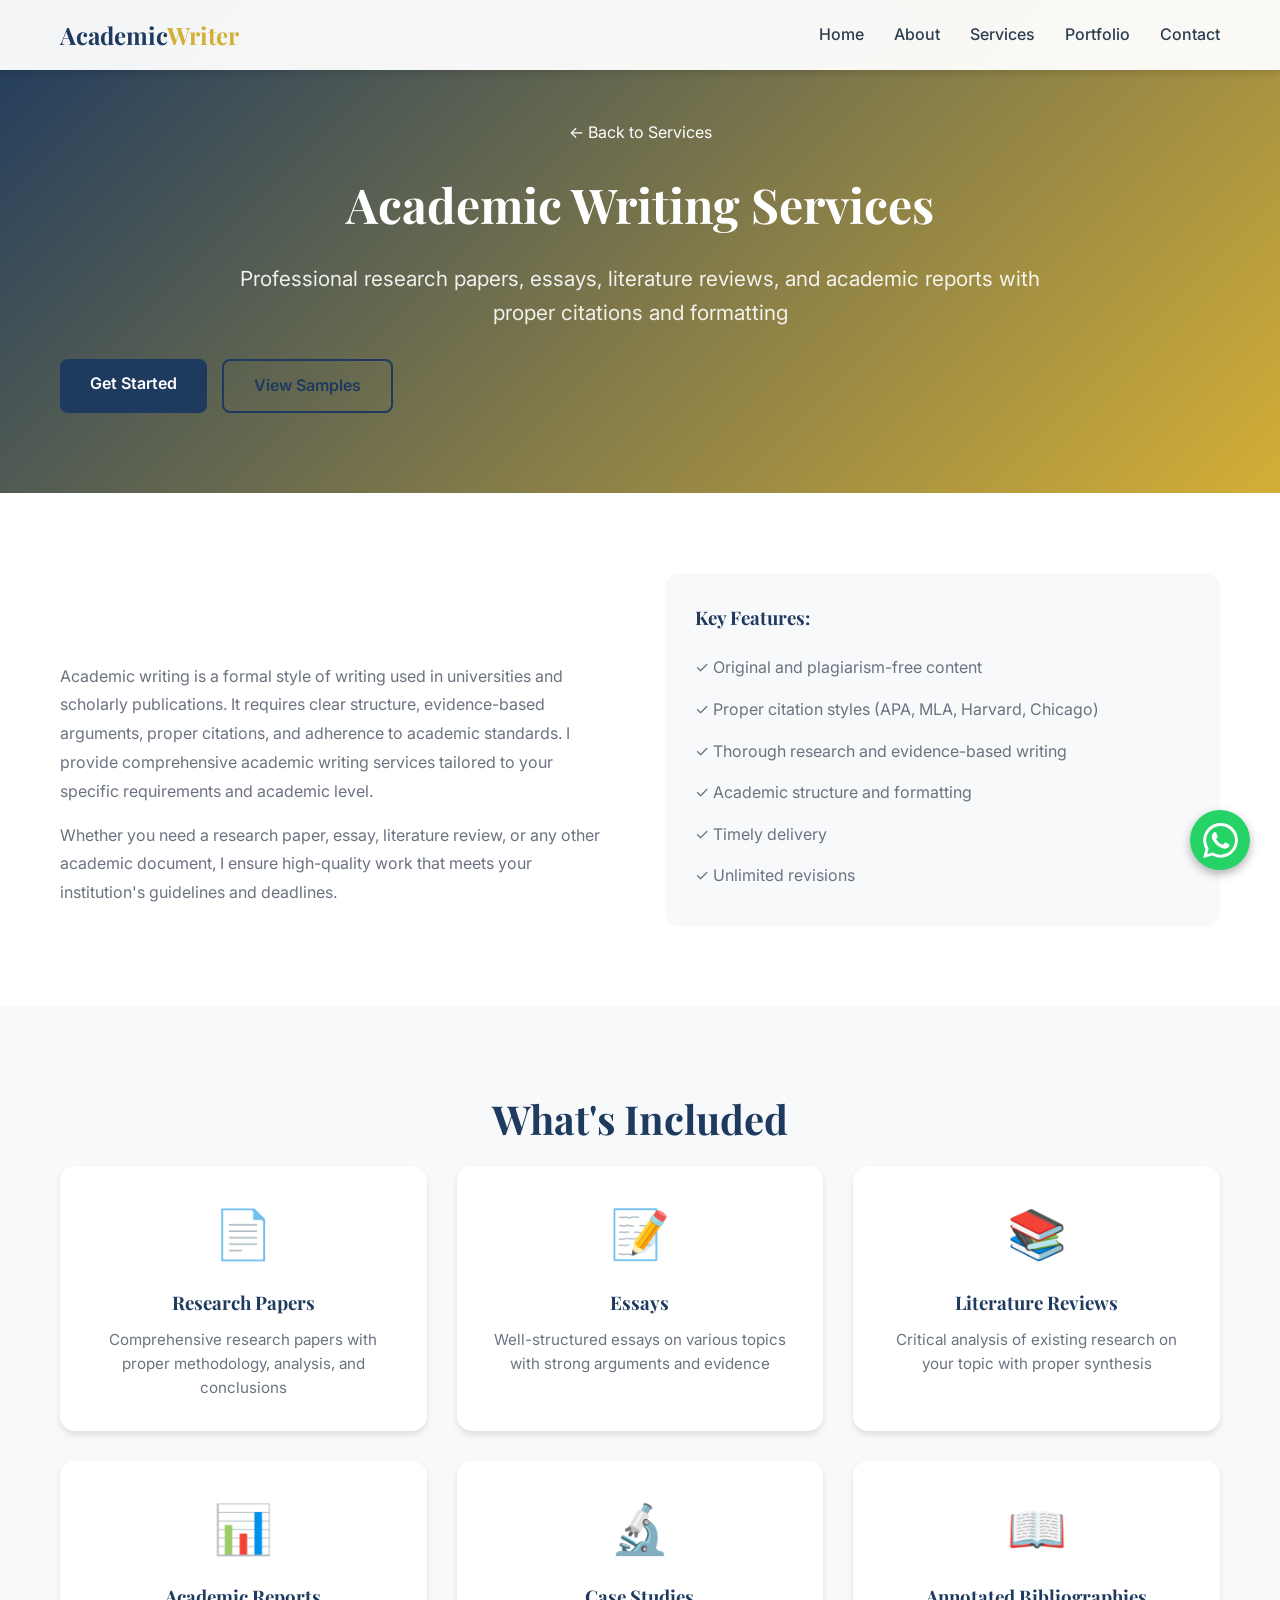
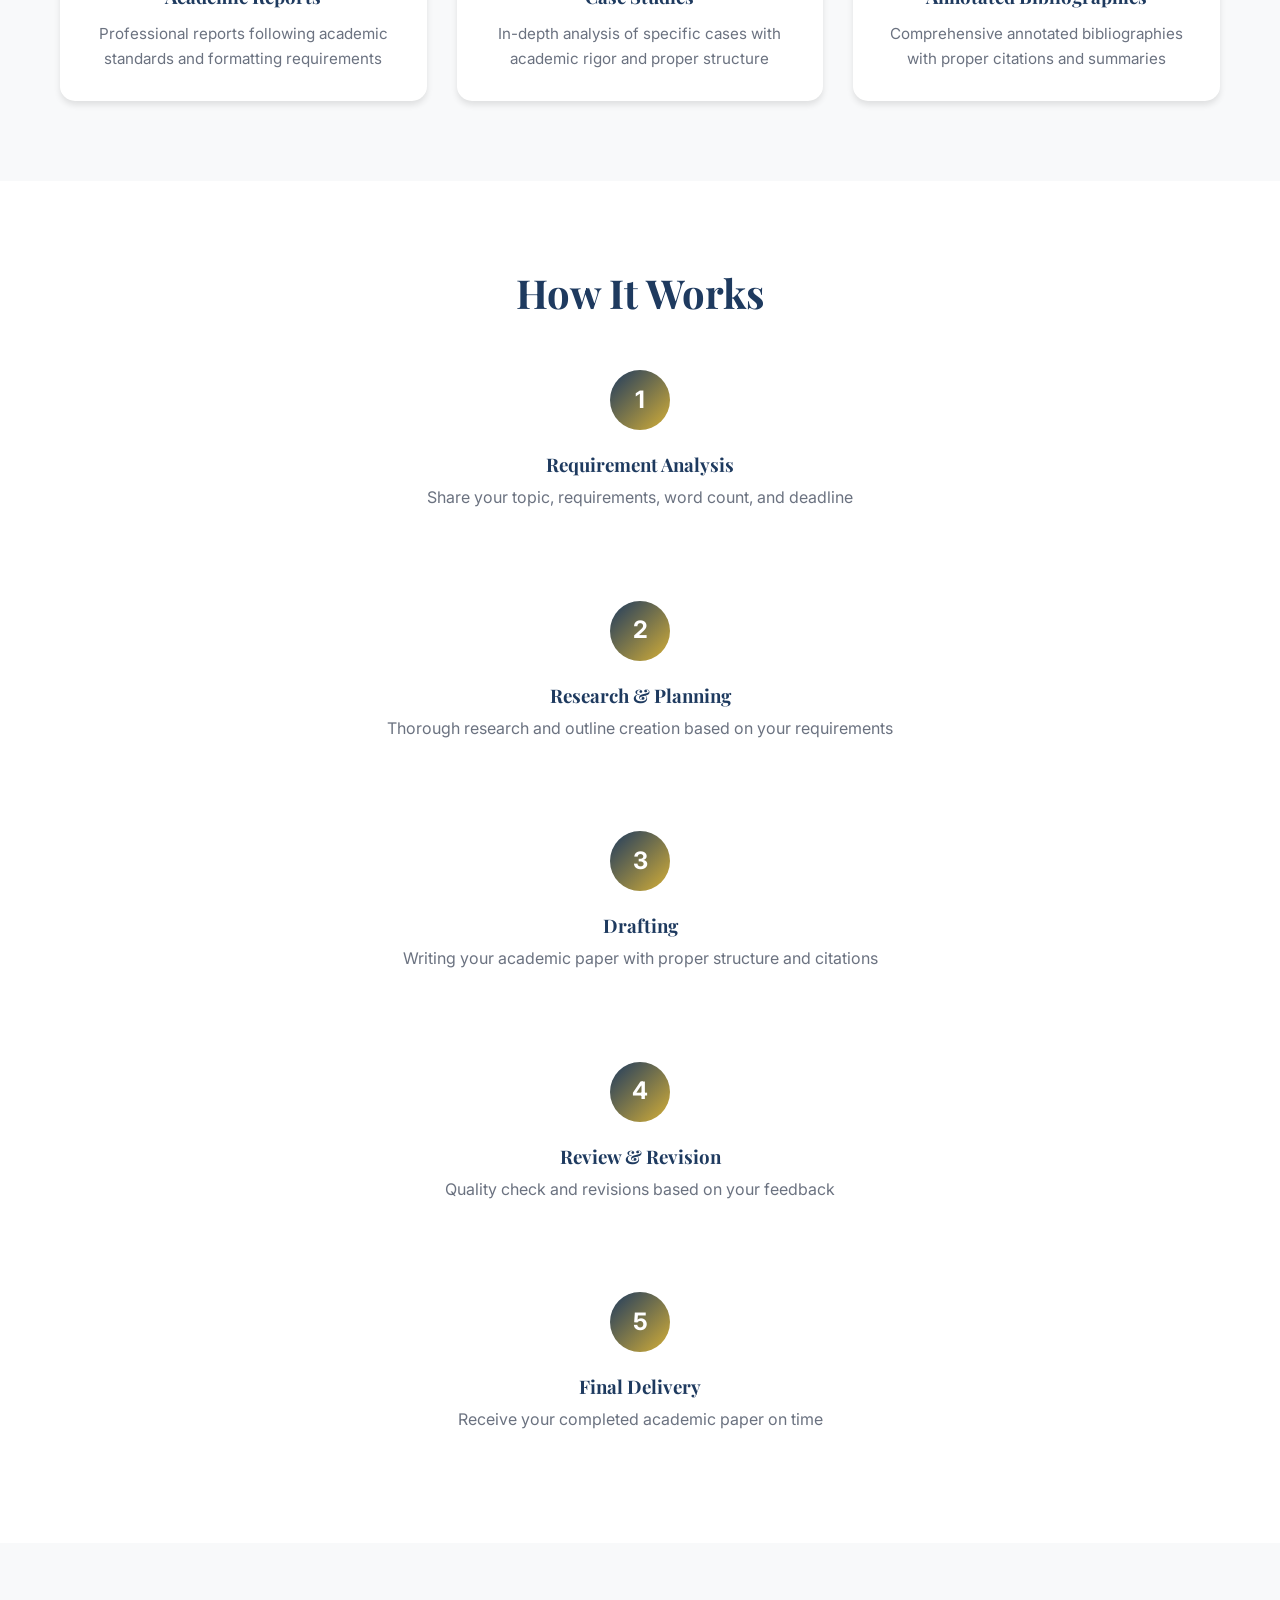
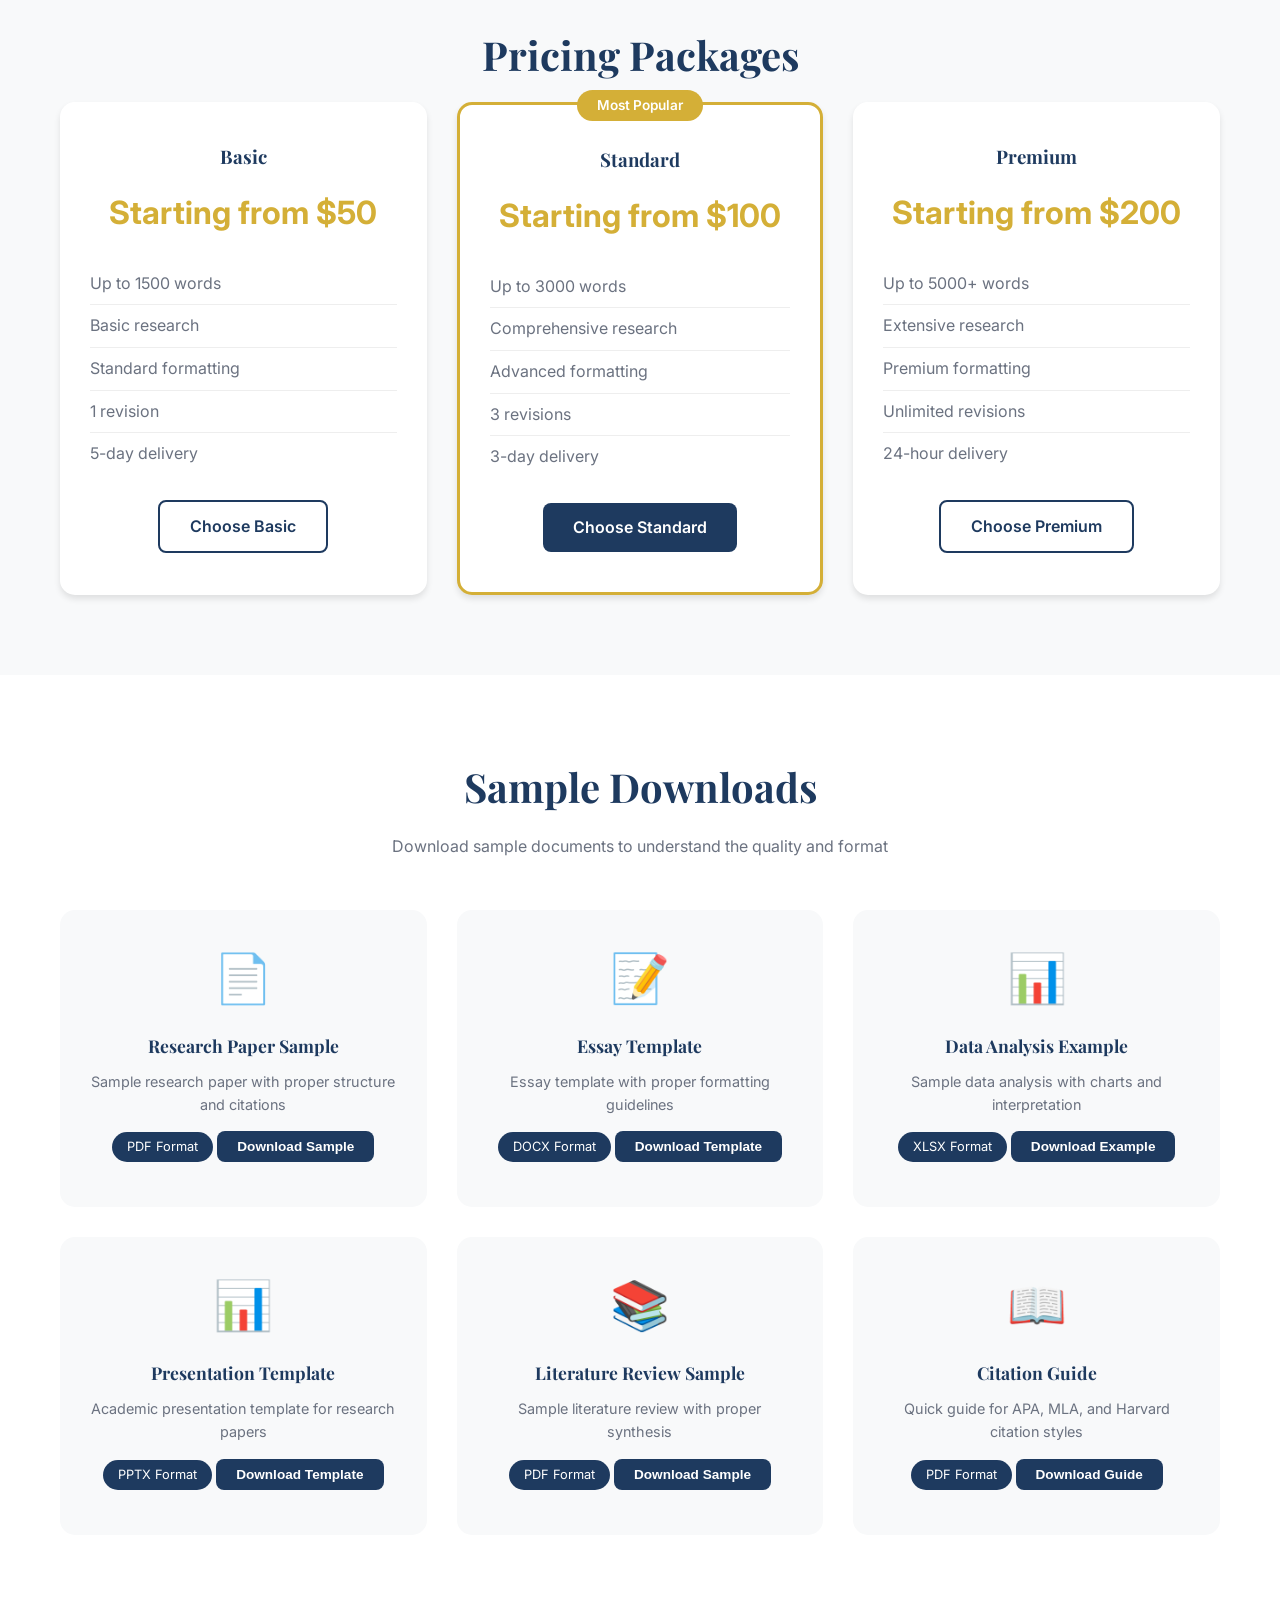
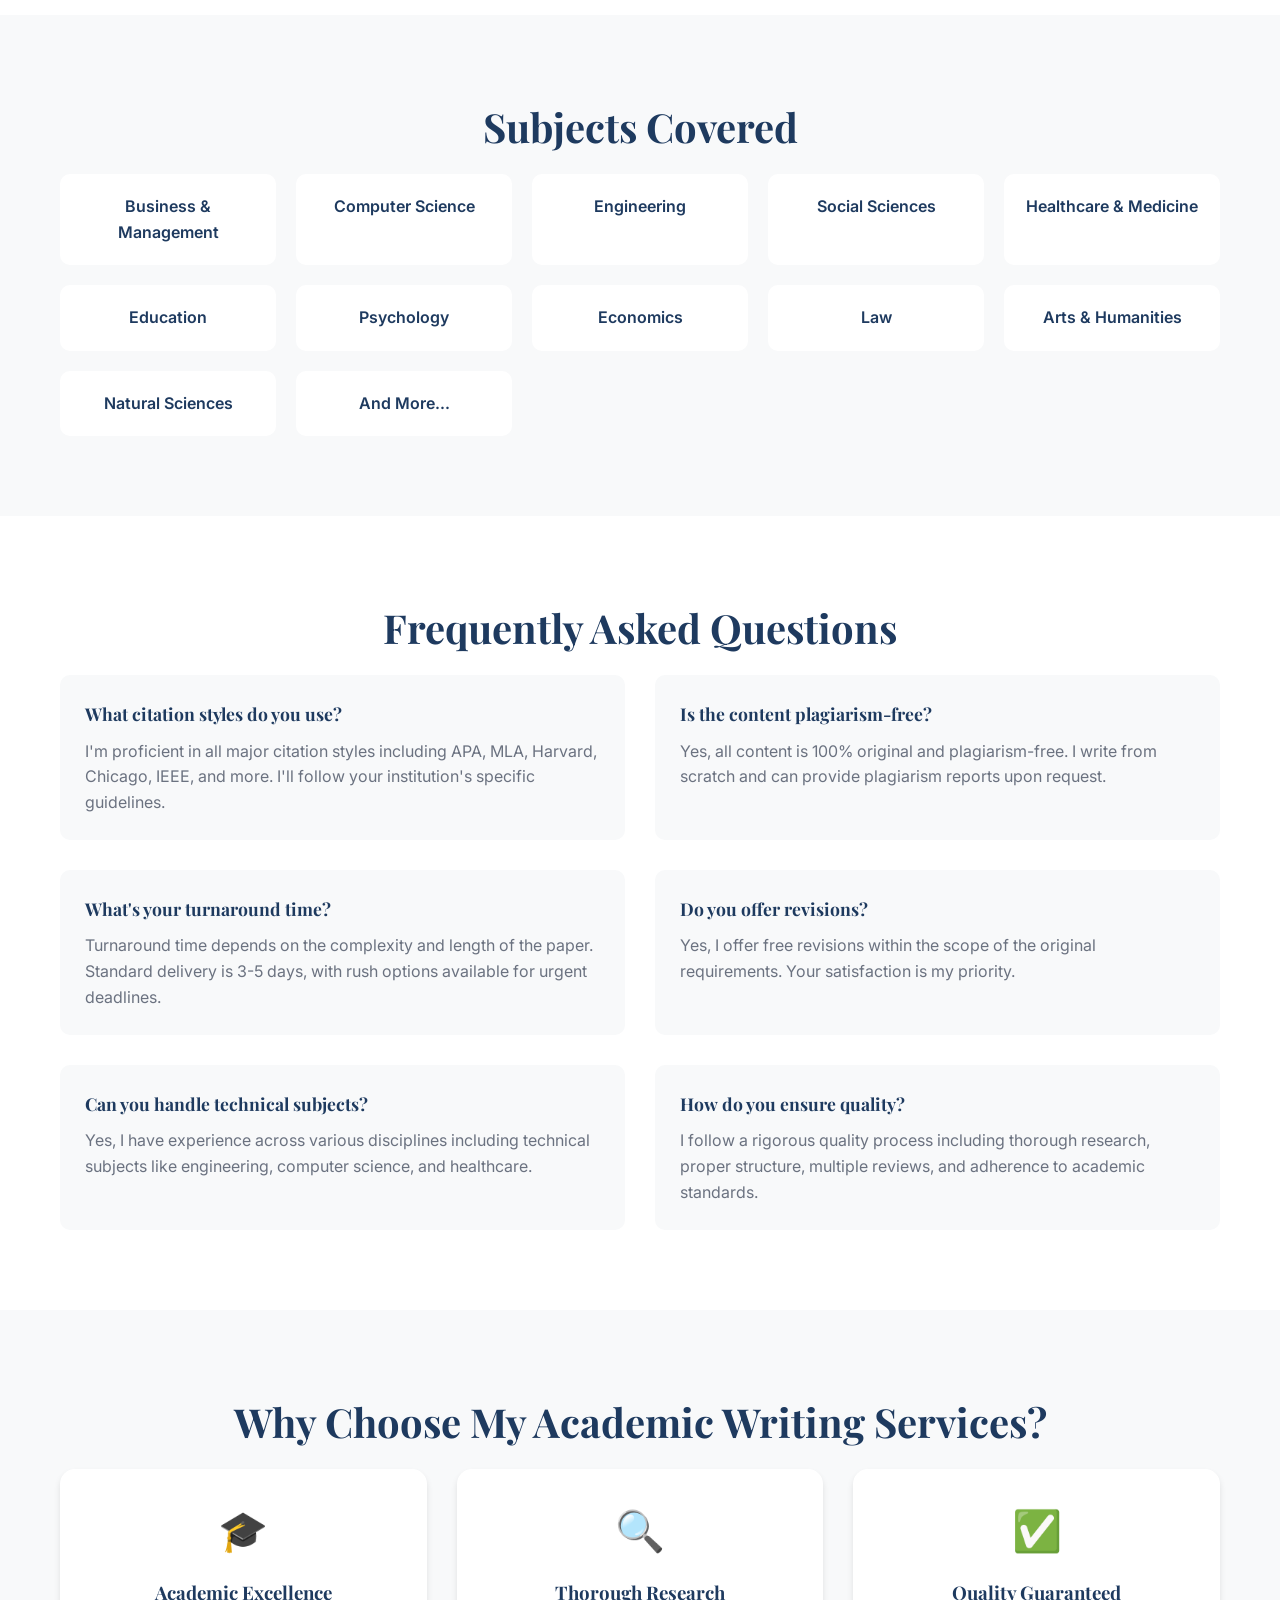
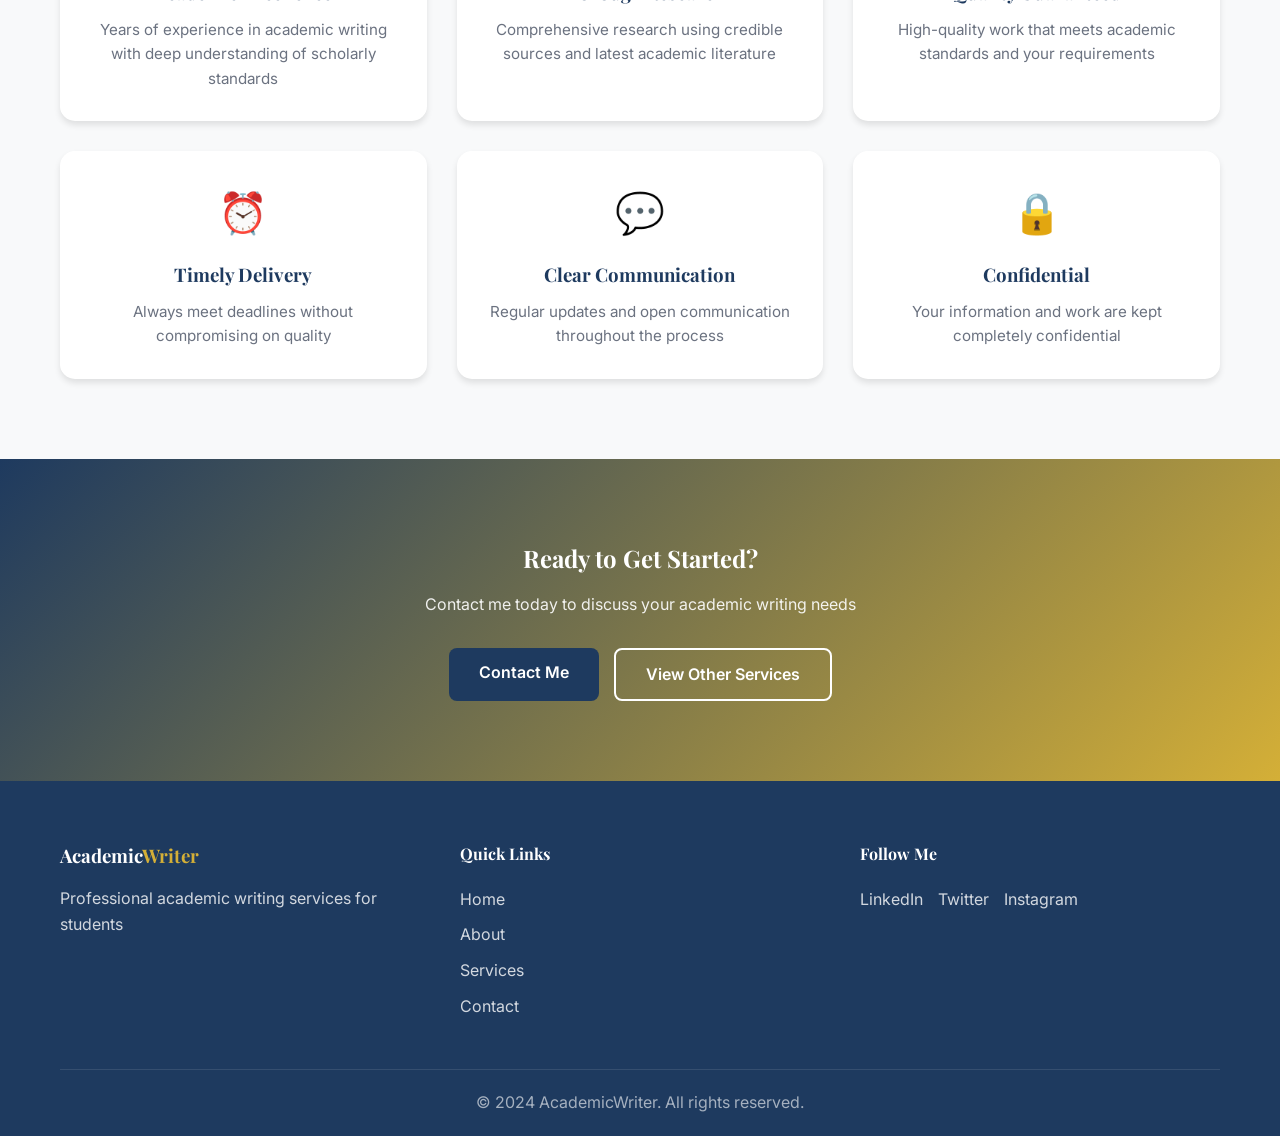
==== academic-writing.html @ 30fe6aec "new pages added and whatsapp added" ====
<!DOCTYPE html>
<html lang="en">
<head>
    <meta charset="UTF-8">
    <meta name="viewport" content="width=device-width, initial-scale=1.0">
    <title>Academic Writing Services | Professional Portfolio</title>
    <link rel="stylesheet" href="styles.css">
    <link rel="preconnect" href="https://fonts.googleapis.com">
    <link rel="preconnect" href="https://fonts.gstatic.com" crossorigin>
    <link href="https://fonts.googleapis.com/css2?family=Inter:wght@300;400;500;600;700&family=Playfair+Display:wght@400;500;600;700&display=swap" rel="stylesheet">
</head>
<body>
    <!-- Navigation -->
    <nav class="navbar" id="navbar">
        <div class="nav-container">
            <div class="nav-logo">
                <h2>Academic<span class="accent">Writer</span></h2>
            </div>
            <ul class="nav-menu" id="nav-menu">
                <li class="nav-item"><a href="index.html" class="nav-link">Home</a></li>
                <li class="nav-item"><a href="index.html#about" class="nav-link">About</a></li>
                <li class="nav-item"><a href="index.html#services" class="nav-link">Services</a></li>
                <li class="nav-item"><a href="index.html#portfolio" class="nav-link">Portfolio</a></li>
                <li class="nav-item"><a href="index.html#contact" class="nav-link">Contact</a></li>
            </ul>
            <div class="hamburger" id="hamburger">
                <span class="bar"></span>
                <span class="bar"></span>
                <span class="bar"></span>
            </div>
        </div>
    </nav>

    <!-- Service Hero Section -->
    <section class="service-hero">
        <div class="container">
            <div class="service-hero-content">
                <a href="index.html#services" class="back-link">← Back to Services</a>
                <h1 class="service-hero-title fade-in">Academic Writing Services</h1>
                <p class="service-hero-subtitle fade-in-delay">Professional research papers, essays, literature reviews, and academic reports with proper citations and formatting</p>
                <div class="hero-buttons fade-in-delay-2">
                    <a href="#contact" class="btn btn-primary">Get Started</a>
                    <a href="#samples" class="btn btn-secondary">View Samples</a>
                </div>
            </div>
        </div>
    </section>

    <!-- Service Overview -->
    <section class="service-overview">
        <div class="container">
            <div class="overview-content">
                <div class="overview-text fade-in">
                    <h2 class="section-title">What is Academic Writing?</h2>
                    <p>Academic writing is a formal style of writing used in universities and scholarly publications. It requires clear structure, evidence-based arguments, proper citations, and adherence to academic standards. I provide comprehensive academic writing services tailored to your specific requirements and academic level.</p>
                    <p>Whether you need a research paper, essay, literature review, or any other academic document, I ensure high-quality work that meets your institution's guidelines and deadlines.</p>
                </div>
                <div class="overview-features fade-in-delay">
                    <h3>Key Features:</h3>
                    <ul>
                        <li>✓ Original and plagiarism-free content</li>
                        <li>✓ Proper citation styles (APA, MLA, Harvard, Chicago)</li>
                        <li>✓ Thorough research and evidence-based writing</li>
                        <li>✓ Academic structure and formatting</li>
                        <li>✓ Timely delivery</li>
                        <li>✓ Unlimited revisions</li>
                    </ul>
                </div>
            </div>
        </div>
    </section>

    <!-- What's Included -->
    <section class="service-included">
        <div class="container">
            <h2 class="section-title fade-in">What's Included</h2>
            <div class="included-grid">
                <div class="included-item fade-in">
                    <div class="included-icon">📄</div>
                    <h3>Research Papers</h3>
                    <p>Comprehensive research papers with proper methodology, analysis, and conclusions</p>
                </div>
                <div class="included-item fade-in-delay">
                    <div class="included-icon">📝</div>
                    <h3>Essays</h3>
                    <p>Well-structured essays on various topics with strong arguments and evidence</p>
                </div>
                <div class="included-item fade-in-delay-2">
                    <div class="included-icon">📚</div>
                    <h3>Literature Reviews</h3>
                    <p>Critical analysis of existing research on your topic with proper synthesis</p>
                </div>
                <div class="included-item fade-in">
                    <div class="included-icon">📊</div>
                    <h3>Academic Reports</h3>
                    <p>Professional reports following academic standards and formatting requirements</p>
                </div>
                <div class="included-item fade-in-delay">
                    <div class="included-icon">🔬</div>
                    <h3>Case Studies</h3>
                    <p>In-depth analysis of specific cases with academic rigor and proper structure</p>
                </div>
                <div class="included-item fade-in-delay-2">
                    <div class="included-icon">📖</div>
                    <h3>Annotated Bibliographies</h3>
                    <p>Comprehensive annotated bibliographies with proper citations and summaries</p>
                </div>
            </div>
        </div>
    </section>

    <!-- Process Section -->
    <section class="service-process">
        <div class="container">
            <h2 class="section-title fade-in">How It Works</h2>
            <div class="process-timeline">
                <div class="process-step fade-in">
                    <div class="step-number">1</div>
                    <div class="step-content">
                        <h3>Requirement Analysis</h3>
                        <p>Share your topic, requirements, word count, and deadline</p>
                    </div>
                </div>
                <div class="process-step fade-in-delay">
                    <div class="step-number">2</div>
                    <div class="step-content">
                        <h3>Research & Planning</h3>
                        <p>Thorough research and outline creation based on your requirements</p>
                    </div>
                </div>
                <div class="process-step fade-in-delay-2">
                    <div class="step-number">3</div>
                    <div class="step-content">
                        <h3>Drafting</h3>
                        <p>Writing your academic paper with proper structure and citations</p>
                    </div>
                </div>
                <div class="process-step fade-in">
                    <div class="step-number">4</div>
                    <div class="step-content">
                        <h3>Review & Revision</h3>
                        <p>Quality check and revisions based on your feedback</p>
                    </div>
                </div>
                <div class="process-step fade-in-delay">
                    <div class="step-number">5</div>
                    <div class="step-content">
                        <h3>Final Delivery</h3>
                        <p>Receive your completed academic paper on time</p>
                    </div>
                </div>
            </div>
        </div>
    </section>

    <!-- Pricing Section -->
    <section class="service-pricing">
        <div class="container">
            <h2 class="section-title fade-in">Pricing Packages</h2>
            <div class="pricing-grid">
                <div class="pricing-card fade-in">
                    <h3>Basic</h3>
                    <div class="price">Starting from $50</div>
                    <ul>
                        <li>Up to 1500 words</li>
                        <li>Basic research</li>
                        <li>Standard formatting</li>
                        <li>1 revision</li>
                        <li>5-day delivery</li>
                    </ul>
                    <a href="#contact" class="btn btn-secondary">Choose Basic</a>
                </div>
                <div class="pricing-card featured fade-in-delay">
                    <div class="popular-badge">Most Popular</div>
                    <h3>Standard</h3>
                    <div class="price">Starting from $100</div>
                    <ul>
                        <li>Up to 3000 words</li>
                        <li>Comprehensive research</li>
                        <li>Advanced formatting</li>
                        <li>3 revisions</li>
                        <li>3-day delivery</li>
                    </ul>
                    <a href="#contact" class="btn btn-primary">Choose Standard</a>
                </div>
                <div class="pricing-card fade-in-delay-2">
                    <h3>Premium</h3>
                    <div class="price">Starting from $200</div>
                    <ul>
                        <li>Up to 5000+ words</li>
                        <li>Extensive research</li>
                        <li>Premium formatting</li>
                        <li>Unlimited revisions</li>
                        <li>24-hour delivery</li>
                    </ul>
                    <a href="#contact" class="btn btn-secondary">Choose Premium</a>
                </div>
            </div>
        </div>
    </section>

    <!-- Sample Downloads Section -->
    <section class="sample-downloads" id="samples">
        <div class="container">
            <h2 class="section-title fade-in">Sample Downloads</h2>
            <p class="section-subtitle fade-in-delay">Download sample documents to understand the quality and format</p>
            <div class="samples-grid">
                <div class="sample-card fade-in">
                    <div class="sample-icon">📄</div>
                    <h3>Research Paper Sample</h3>
                    <p>Sample research paper with proper structure and citations</p>
                    <div class="sample-file-type">PDF Format</div>
                    <button class="btn btn-primary download-btn">Download Sample</button>
                </div>
                <div class="sample-card fade-in-delay">
                    <div class="sample-icon">📝</div>
                    <h3>Essay Template</h3>
                    <p>Essay template with proper formatting guidelines</p>
                    <div class="sample-file-type">DOCX Format</div>
                    <button class="btn btn-primary download-btn">Download Template</button>
                </div>
                <div class="sample-card fade-in-delay-2">
                    <div class="sample-icon">📊</div>
                    <h3>Data Analysis Example</h3>
                    <p>Sample data analysis with charts and interpretation</p>
                    <div class="sample-file-type">XLSX Format</div>
                    <button class="btn btn-primary download-btn">Download Example</button>
                </div>
                <div class="sample-card fade-in">
                    <div class="sample-icon">📊</div>
                    <h3>Presentation Template</h3>
                    <p>Academic presentation template for research papers</p>
                    <div class="sample-file-type">PPTX Format</div>
                    <button class="btn btn-primary download-btn">Download Template</button>
                </div>
                <div class="sample-card fade-in-delay">
                    <div class="sample-icon">📚</div>
                    <h3>Literature Review Sample</h3>
                    <p>Sample literature review with proper synthesis</p>
                    <div class="sample-file-type">PDF Format</div>
                    <button class="btn btn-primary download-btn">Download Sample</button>
                </div>
                <div class="sample-card fade-in-delay-2">
                    <div class="sample-icon">📖</div>
                    <h3>Citation Guide</h3>
                    <p>Quick guide for APA, MLA, and Harvard citation styles</p>
                    <div class="sample-file-type">PDF Format</div>
                    <button class="btn btn-primary download-btn">Download Guide</button>
                </div>
            </div>
        </div>
    </section>

    <!-- Subjects Covered -->
    <section class="subjects-covered">
        <div class="container">
            <h2 class="section-title fade-in">Subjects Covered</h2>
            <div class="subjects-grid">
                <div class="subject-item fade-in">Business & Management</div>
                <div class="subject-item fade-in-delay">Computer Science</div>
                <div class="subject-item fade-in-delay-2">Engineering</div>
                <div class="subject-item fade-in">Social Sciences</div>
                <div class="subject-item fade-in-delay">Healthcare & Medicine</div>
                <div class="subject-item fade-in-delay-2">Education</div>
                <div class="subject-item fade-in">Psychology</div>
                <div class="subject-item fade-in-delay">Economics</div>
                <div class="subject-item fade-in-delay-2">Law</div>
                <div class="subject-item fade-in">Arts & Humanities</div>
                <div class="subject-item fade-in-delay">Natural Sciences</div>
                <div class="subject-item fade-in-delay-2">And More...</div>
            </div>
        </div>
    </section>

    <!-- FAQ Section -->
    <section class="faq-section">
        <div class="container">
            <h2 class="section-title fade-in">Frequently Asked Questions</h2>
            <div class="faq-grid">
                <div class="faq-item fade-in">
                    <h3 class="faq-question">What citation styles do you use?</h3>
                    <p class="faq-answer">I'm proficient in all major citation styles including APA, MLA, Harvard, Chicago, IEEE, and more. I'll follow your institution's specific guidelines.</p>
                </div>
                <div class="faq-item fade-in-delay">
                    <h3 class="faq-question">Is the content plagiarism-free?</h3>
                    <p class="faq-answer">Yes, all content is 100% original and plagiarism-free. I write from scratch and can provide plagiarism reports upon request.</p>
                </div>
                <div class="faq-item fade-in-delay-2">
                    <h3 class="faq-question">What's your turnaround time?</h3>
                    <p class="faq-answer">Turnaround time depends on the complexity and length of the paper. Standard delivery is 3-5 days, with rush options available for urgent deadlines.</p>
                </div>
                <div class="faq-item fade-in">
                    <h3 class="faq-question">Do you offer revisions?</h3>
                    <p class="faq-answer">Yes, I offer free revisions within the scope of the original requirements. Your satisfaction is my priority.</p>
                </div>
                <div class="faq-item fade-in-delay">
                    <h3 class="faq-question">Can you handle technical subjects?</h3>
                    <p class="faq-answer">Yes, I have experience across various disciplines including technical subjects like engineering, computer science, and healthcare.</p>
                </div>
                <div class="faq-item fade-in-delay-2">
                    <h3 class="faq-question">How do you ensure quality?</h3>
                    <p class="faq-answer">I follow a rigorous quality process including thorough research, proper structure, multiple reviews, and adherence to academic standards.</p>
                </div>
            </div>
        </div>
    </section>

    <!-- Why Choose Me -->
    <section class="why-choose">
        <div class="container">
            <h2 class="section-title fade-in">Why Choose My Academic Writing Services?</h2>
            <div class="choose-grid">
                <div class="choose-item fade-in">
                    <div class="choose-icon">🎓</div>
                    <h3>Academic Excellence</h3>
                    <p>Years of experience in academic writing with deep understanding of scholarly standards</p>
                </div>
                <div class="choose-item fade-in-delay">
                    <div class="choose-icon">🔍</div>
                    <h3>Thorough Research</h3>
                    <p>Comprehensive research using credible sources and latest academic literature</p>
                </div>
                <div class="choose-item fade-in-delay-2">
                    <div class="choose-icon">✅</div>
                    <h3>Quality Guaranteed</h3>
                    <p>High-quality work that meets academic standards and your requirements</p>
                </div>
                <div class="choose-item fade-in">
                    <div class="choose-icon">⏰</div>
                    <h3>Timely Delivery</h3>
                    <p>Always meet deadlines without compromising on quality</p>
                </div>
                <div class="choose-item fade-in-delay">
                    <div class="choose-icon">💬</div>
                    <h3>Clear Communication</h3>
                    <p>Regular updates and open communication throughout the process</p>
                </div>
                <div class="choose-item fade-in-delay-2">
                    <div class="choose-icon">🔒</div>
                    <h3>Confidential</h3>
                    <p>Your information and work are kept completely confidential</p>
                </div>
            </div>
        </div>
    </section>

    <!-- Contact CTA Section -->
    <section class="contact-cta" id="contact">
        <div class="container">
            <div class="cta-content">
                <h2 class="fade-in">Ready to Get Started?</h2>
                <p class="fade-in-delay">Contact me today to discuss your academic writing needs</p>
                <div class="cta-buttons fade-in-delay-2">
                    <a href="index.html#contact" class="btn btn-primary">Contact Me</a>
                    <a href="index.html#services" class="btn btn-secondary">View Other Services</a>
                </div>
            </div>
        </div>
    </section>

    <!-- Footer -->
    <footer class="footer">
        <div class="container">
            <div class="footer-content">
                <div class="footer-logo">
                    <h3>Academic<span class="accent">Writer</span></h3>
                    <p>Professional academic writing services for students</p>
                </div>
                <div class="footer-links">
                    <h4>Quick Links</h4>
                    <ul>
                        <li><a href="index.html">Home</a></li>
                        <li><a href="index.html#about">About</a></li>
                        <li><a href="index.html#services">Services</a></li>
                        <li><a href="index.html#contact">Contact</a></li>
                    </ul>
                </div>
                <div class="footer-social">
                    <h4>Follow Me</h4>
                    <div class="social-links">
                        <a href="#" class="social-link">LinkedIn</a>
                        <a href="#" class="social-link">Twitter</a>
                        <a href="#" class="social-link">Instagram</a>
                    </div>
                </div>
            </div>
            <div class="footer-bottom">
                <p>&copy; 2024 AcademicWriter. All rights reserved.</p>
            </div>
        </div>
    </footer>

    <!-- WhatsApp Floating Button -->
    <a href="https://wa.me/923097610107" class="whatsapp-float" target="_blank" rel="noopener noreferrer">
        <svg xmlns="http://www.w3.org/2000/svg" width="30" height="30" viewBox="0 0 24 24" fill="white">
            <path d="M17.472 14.382c-.297-.149-1.758-.867-2.03-.967-.273-.099-.471-.148-.67.15-.197.297-.767.966-.94 1.164-.173.199-.347.223-.644.075-.297-.15-1.255-.463-2.39-1.475-.883-.788-1.48-1.761-1.653-2.059-.173-.297-.018-.458.13-.606.134-.133.298-.347.446-.52.149-.174.198-.298.298-.497.099-.198.05-.371-.025-.52-.075-.149-.669-1.612-.916-2.207-.242-.579-.487-.5-.669-.51-.173-.008-.371-.01-.57-.01-.198 0-.52.074-.792.372-.272.297-1.04 1.016-1.04 2.479 0 1.462 1.065 2.875 1.213 3.074.149.198 2.096 3.2 5.077 4.487.709.306 1.262.489 1.694.625.712.227 1.36.195 1.871.118.571-.085 1.758-.719 2.006-1.413.248-.694.248-1.289.173-1.413-.074-.124-.272-.198-.57-.347m-5.421 7.403h-.004a9.87 9.87 0 01-5.031-1.378l-.361-.214-3.741.982.998-3.648-.235-.374a9.86 9.86 0 01-1.51-5.26c.001-5.45 4.436-9.884 9.888-9.884 2.64 0 5.122 1.03 6.988 2.898a9.825 9.825 0 012.893 6.994c-.003 5.45-4.437 9.884-9.885 9.884m8.413-18.297A11.815 11.815 0 0012.05 0C5.495 0 .16 5.335.157 11.892c0 2.096.547 4.142 1.588 5.945L.057 24l6.305-1.654a11.882 11.882 0 005.683 1.448h.005c6.554 0 11.89-5.335 11.893-11.893a11.821 11.821 0 00-3.48-8.413z"/>
        </svg>
    </a>

    <script src="script.js"></script>
</body>
</html>
---- styles.css ----
/* Reset and Base Styles */
* {
    margin: 0;
    padding: 0;
    box-sizing: border-box;
}

:root {
    --primary-color: #1E3A5F;
    --secondary-color: #D4AF37;
    --background-color: #FFFFFF;
    --text-color: #2C3E50;
    --light-gray: #F8F9FA;
    --dark-gray: #6B7280;
    --white: #FFFFFF;
    --shadow: 0 4px 6px rgba(0, 0, 0, 0.1);
    --shadow-lg: 0 10px 25px rgba(0, 0, 0, 0.15);
    --transition: all 0.3s ease;
}

html {
    scroll-behavior: smooth;
}

body {
    font-family: 'Inter', sans-serif;
    line-height: 1.6;
    color: var(--text-color);
    background-color: var(--background-color);
    overflow-x: hidden;
}

h1, h2, h3, h4 {
    font-family: 'Playfair Display', serif;
    color: var(--primary-color);
}

.container {
    max-width: 1200px;
    margin: 0 auto;
    padding: 0 20px;
}

/* Navigation */
.navbar {
    position: fixed;
    top: 0;
    left: 0;
    right: 0;
    background: rgba(255, 255, 255, 0.95);
    backdrop-filter: blur(10px);
    box-shadow: var(--shadow);
    z-index: 1000;
    transition: var(--transition);
}

.navbar.scrolled {
    background: rgba(255, 255, 255, 0.98);
    box-shadow: var(--shadow-lg);
}

.nav-container {
    max-width: 1200px;
    margin: 0 auto;
    padding: 0 20px;
    display: flex;
    justify-content: space-between;
    align-items: center;
    height: 70px;
}

.nav-logo h2 {
    font-size: 1.5rem;
    color: var(--primary-color);
}

.accent {
    color: var(--secondary-color);
}

.nav-menu {
    display: flex;
    list-style: none;
    gap: 30px;
}

.nav-link {
    text-decoration: none;
    color: var(--text-color);
    font-weight: 500;
    transition: var(--transition);
    position: relative;
}

.nav-link::after {
    content: '';
    position: absolute;
    bottom: -5px;
    left: 0;
    width: 0;
    height: 2px;
    background: var(--secondary-color);
    transition: var(--transition);
}

.nav-link:hover::after {
    width: 100%;
}

.nav-link:hover {
    color: var(--primary-color);
}

.hamburger {
    display: none;
    flex-direction: column;
    cursor: pointer;
    gap: 5px;
}

.bar {
    width: 25px;
    height: 3px;
    background: var(--primary-color);
    transition: var(--transition);
}

/* Hero Section */
.hero {
    min-height: 100vh;
    display: flex;
    align-items: center;
    background: linear-gradient(135deg, #f5f7fa 0%, #e4e8ec 100%);
    position: relative;
    overflow: hidden;
}

.hero-container {
    max-width: 1200px;
    margin: 0 auto;
    padding: 0 20px;
    display: grid;
    grid-template-columns: 1fr 1fr;
    gap: 50px;
    align-items: center;
}

.hero-content {
    z-index: 1;
}

.hero-title {
    font-size: 3.5rem;
    line-height: 1.2;
    margin-bottom: 20px;
    opacity: 0;
    transform: translateY(30px);
}

.hero-subtitle {
    font-size: 1.2rem;
    color: var(--dark-gray);
    margin-bottom: 30px;
    opacity: 0;
    transform: translateY(30px);
}

.hero-buttons {
    display: flex;
    gap: 15px;
    opacity: 0;
    transform: translateY(30px);
}

.btn {
    padding: 12px 30px;
    border-radius: 8px;
    text-decoration: none;
    font-weight: 600;
    transition: var(--transition);
    display: inline-block;
    border: none;
    cursor: pointer;
}

.btn-primary {
    background: var(--primary-color);
    color: var(--white);
}

.btn-primary:hover {
    background: #2c4a6f;
    transform: translateY(-2px);
    box-shadow: var(--shadow-lg);
}

.btn-secondary {
    background: transparent;
    color: var(--primary-color);
    border: 2px solid var(--primary-color);
}

.btn-secondary:hover {
    background: var(--primary-color);
    color: var(--white);
    transform: translateY(-2px);
}

.hero-visual {
    position: relative;
    height: 400px;
    opacity: 0;
    transform: translateY(30px);
}

.floating-shape {
    position: absolute;
    border-radius: 50%;
    animation: float 6s ease-in-out infinite;
}

.shape-1 {
    width: 200px;
    height: 200px;
    background: linear-gradient(135deg, var(--primary-color), var(--secondary-color));
    top: 50px;
    right: 50px;
    opacity: 0.3;
    animation-delay: 0s;
}

.shape-2 {
    width: 150px;
    height: 150px;
    background: var(--secondary-color);
    bottom: 50px;
    left: 50px;
    opacity: 0.2;
    animation-delay: 2s;
}

.shape-3 {
    width: 100px;
    height: 100px;
    background: var(--primary-color);
    top: 150px;
    left: 150px;
    opacity: 0.15;
    animation-delay: 4s;
}

@keyframes float {
    0%, 100% {
        transform: translateY(0) rotate(0deg);
    }
    50% {
        transform: translateY(-20px) rotate(10deg);
    }
}

/* Section Styles */
section {
    padding: 80px 0;
}

.section-title {
    text-align: center;
    font-size: 2.5rem;
    margin-bottom: 15px;
    opacity: 0;
    transform: translateY(30px);
}

.section-subtitle {
    text-align: center;
    color: var(--dark-gray);
    margin-bottom: 50px;
    opacity: 0;
    transform: translateY(30px);
}

/* About Section */
.about {
    background: var(--white);
}

.about-content {
    display: grid;
    grid-template-columns: 1fr 1fr;
    gap: 50px;
    align-items: center;
}

.about-description {
    margin-bottom: 20px;
    color: var(--dark-gray);
    opacity: 0;
    transform: translateY(30px);
}

.about-stats {
    display: grid;
    grid-template-columns: repeat(3, 1fr);
    gap: 30px;
    margin-top: 30px;
    opacity: 0;
    transform: translateY(30px);
}

.stat-item {
    text-align: center;
}

.stat-number {
    font-size: 2.5rem;
    color: var(--secondary-color);
    font-family: 'Playfair Display', serif;
    margin-bottom: 5px;
}

.stat-label {
    font-size: 0.9rem;
    color: var(--dark-gray);
}

.about-image {
    opacity: 0;
    transform: translateY(30px);
    display: flex;
    justify-content: center;
    align-items: center;
}

.about-photo {
    width: 100%;
    height: auto;
    max-width: 400px;
    border-radius: 20px;
    box-shadow: 0 10px 30px rgba(0, 0, 0, 0.2);
}

.image-placeholder {
    background: linear-gradient(135deg, var(--primary-color), var(--secondary-color));
    border-radius: 20px;
    height: 400px;
    display: flex;
    flex-direction: column;
    justify-content: center;
    align-items: center;
    color: var(--white);
    font-size: 4rem;
    box-shadow: var(--shadow-lg);
}

.placeholder-icon {
    margin-bottom: 15px;
}

.image-placeholder p {
    font-size: 1rem;
    opacity: 0.8;
}

/* Services Section */
.services {
    background: var(--light-gray);
}

.services-grid {
    display: grid;
    grid-template-columns: repeat(auto-fit, minmax(300px, 1fr));
    gap: 30px;
}

.service-card {
    background: var(--white);
    padding: 40px 30px;
    border-radius: 15px;
    box-shadow: var(--shadow);
    transition: var(--transition);
    opacity: 0;
    transform: translateY(30px);
}

.service-card:hover {
    transform: translateY(-10px);
    box-shadow: var(--shadow-lg);
}

.service-icon {
    font-size: 3rem;
    margin-bottom: 20px;
}

.service-title {
    font-size: 1.5rem;
    margin-bottom: 15px;
    color: var(--primary-color);
}

.service-description {
    color: var(--dark-gray);
    line-height: 1.6;
    margin-bottom: 20px;
}

.service-btn {
    padding: 10px 25px;
    font-size: 0.9rem;
    margin-top: 15px;
    display: inline-block;
}

/* Portfolio Section */
.portfolio {
    background: var(--white);
}

.portfolio-grid {
    display: grid;
    grid-template-columns: repeat(auto-fit, minmax(350px, 1fr));
    gap: 30px;
}

.portfolio-item {
    background: var(--white);
    border-radius: 15px;
    overflow: hidden;
    box-shadow: var(--shadow);
    transition: var(--transition);
    opacity: 0;
    transform: translateY(30px);
}

.portfolio-item:hover {
    transform: translateY(-10px);
    box-shadow: var(--shadow-lg);
}

.portfolio-image {
    height: 200px;
    background: linear-gradient(135deg, var(--primary-color), var(--secondary-color));
    display: flex;
    justify-content: center;
    align-items: center;
}

.portfolio-placeholder {
    font-size: 4rem;
}

.portfolio-content {
    padding: 25px;
}

.portfolio-title {
    font-size: 1.3rem;
    margin-bottom: 10px;
    color: var(--primary-color);
}

.portfolio-category {
    color: var(--secondary-color);
    font-weight: 600;
    margin-bottom: 10px;
    font-size: 0.9rem;
}

.portfolio-description {
    color: var(--dark-gray);
    font-size: 0.95rem;
    line-height: 1.6;
}

/* Testimonials Section */
.testimonials {
    background: var(--light-gray);
}

.testimonials-grid {
    display: grid;
    grid-template-columns: repeat(auto-fit, minmax(300px, 1fr));
    gap: 30px;
}

.testimonial-card {
    background: var(--white);
    padding: 40px 30px;
    border-radius: 15px;
    box-shadow: var(--shadow);
    transition: var(--transition);
    opacity: 0;
    transform: translateY(30px);
}

.testimonial-card:hover {
    transform: translateY(-5px);
    box-shadow: var(--shadow-lg);
}

.testimonial-rating {
    font-size: 1.2rem;
    margin-bottom: 15px;
}

.testimonial-text {
    color: var(--dark-gray);
    line-height: 1.6;
    margin-bottom: 25px;
    font-style: italic;
}

.testimonial-author {
    display: flex;
    align-items: center;
    gap: 15px;
}

.author-avatar {
    width: 50px;
    height: 50px;
    background: linear-gradient(135deg, var(--primary-color), var(--secondary-color));
    border-radius: 50%;
    display: flex;
    justify-content: center;
    align-items: center;
    font-size: 1.5rem;
}

.author-name {
    font-size: 1rem;
    color: var(--primary-color);
    margin-bottom: 5px;
}

.author-title {
    font-size: 0.85rem;
    color: var(--dark-gray);
}

/* Process Section */
.process {
    background: var(--white);
}

.process-steps {
    display: grid;
    grid-template-columns: repeat(auto-fit, minmax(200px, 1fr));
    gap: 30px;
}

.process-step {
    text-align: center;
    padding: 30px 20px;
    opacity: 0;
    transform: translateY(30px);
}

.step-number {
    width: 60px;
    height: 60px;
    background: linear-gradient(135deg, var(--primary-color), var(--secondary-color));
    color: var(--white);
    border-radius: 50%;
    display: flex;
    justify-content: center;
    align-items: center;
    font-size: 1.5rem;
    font-weight: bold;
    margin: 0 auto 20px;
}

.step-title {
    font-size: 1.2rem;
    margin-bottom: 10px;
    color: var(--primary-color);
}

.step-description {
    color: var(--dark-gray);
    font-size: 0.9rem;
}

/* Contact Section */
.contact {
    background: linear-gradient(135deg, #f5f7fa 0%, #e4e8ec 100%);
}

.contact-content {
    display: grid;
    grid-template-columns: 1fr 1fr;
    gap: 50px;
}

.contact-info {
    opacity: 0;
    transform: translateY(30px);
}

.contact-item {
    display: flex;
    align-items: center;
    gap: 20px;
    margin-bottom: 30px;
}

.contact-icon {
    width: 60px;
    height: 60px;
    background: linear-gradient(135deg, var(--primary-color), var(--secondary-color));
    border-radius: 15px;
    display: flex;
    justify-content: center;
    align-items: center;
    font-size: 1.8rem;
}

.contact-details h4 {
    font-size: 1.1rem;
    margin-bottom: 5px;
}

.contact-details p {
    color: var(--dark-gray);
}

.contact-form {
    background: var(--white);
    padding: 40px;
    border-radius: 15px;
    box-shadow: var(--shadow);
    opacity: 0;
    transform: translateY(30px);
}

.form-group {
    margin-bottom: 20px;
}

.form-group input,
.form-group textarea {
    width: 100%;
    padding: 15px;
    border: 2px solid #e0e0e0;
    border-radius: 8px;
    font-family: 'Inter', sans-serif;
    font-size: 1rem;
    transition: var(--transition);
}

.form-group input:focus,
.form-group textarea:focus {
    outline: none;
    border-color: var(--primary-color);
}

.form-group textarea {
    resize: vertical;
}

/* Footer */
.footer {
    background: var(--primary-color);
    color: var(--white);
    padding: 60px 0 20px;
}

.footer-content {
    display: grid;
    grid-template-columns: repeat(auto-fit, minmax(250px, 1fr));
    gap: 40px;
    margin-bottom: 40px;
}

.footer-logo h3 {
    color: var(--white);
    margin-bottom: 15px;
}

.footer-logo p {
    color: rgba(255, 255, 255, 0.8);
}

.footer-links h4 {
    color: var(--white);
    margin-bottom: 20px;
}

.footer-links ul {
    list-style: none;
}

.footer-links li {
    margin-bottom: 10px;
}

.footer-links a {
    color: rgba(255, 255, 255, 0.8);
    text-decoration: none;
    transition: var(--transition);
}

.footer-links a:hover {
    color: var(--secondary-color);
}

.footer-social h4 {
    color: var(--white);
    margin-bottom: 20px;
}

.social-links {
    display: flex;
    gap: 15px;
}

.social-link {
    color: rgba(255, 255, 255, 0.8);
    text-decoration: none;
    transition: var(--transition);
}

.social-link:hover {
    color: var(--secondary-color);
}

.footer-bottom {
    text-align: center;
    padding-top: 20px;
    border-top: 1px solid rgba(255, 255, 255, 0.1);
}

.footer-bottom p {
    color: rgba(255, 255, 255, 0.6);
}

/* Animation Classes */
.fade-in {
    animation: fadeInUp 0.8s ease forwards;
}

.fade-in-delay {
    animation: fadeInUp 0.8s ease 0.2s forwards;
}

.fade-in-delay-2 {
    animation: fadeInUp 0.8s ease 0.4s forwards;
}

@keyframes fadeInUp {
    from {
        opacity: 0;
        transform: translateY(30px);
    }
    to {
        opacity: 1;
        transform: translateY(0);
    }
}

/* Responsive Design */
@media (max-width: 968px) {
    .hero-container,
    .about-content,
    .contact-content {
        grid-template-columns: 1fr;
    }

    .hero-visual {
        display: none;
    }

    .hero-title {
        font-size: 2.5rem;
    }

    .nav-menu {
        position: fixed;
        left: -100%;
        top: 70px;
        flex-direction: column;
        background: var(--white);
        width: 100%;
        text-align: center;
        transition: var(--transition);
        box-shadow: var(--shadow);
        padding: 20px 0;
    }

    .nav-menu.active {
        left: 0;
    }

    .hamburger {
        display: flex;
    }

    .hamburger.active .bar:nth-child(1) {
        transform: rotate(45deg) translate(5px, 5px);
    }

    .hamburger.active .bar:nth-child(2) {
        opacity: 0;
    }

    .hamburger.active .bar:nth-child(3) {
        transform: rotate(-45deg) translate(7px, -6px);
    }

    .portfolio-grid {
        grid-template-columns: 1fr;
    }

    .about-stats {
        grid-template-columns: 1fr;
    }
}

@media (max-width: 480px) {
    .hero-title {
        font-size: 2rem;
    }

    .hero-subtitle {
        font-size: 1rem;
    }

    .hero-buttons {
        flex-direction: column;
    }

    .btn {
        width: 100%;
        text-align: center;
    }

    .section-title {
        font-size: 2rem;
    }

    .services-grid,
    .testimonials-grid,
    .process-steps {
        grid-template-columns: 1fr;
    }

    .contact-form {
        padding: 25px;
    }
}

/* Service Page Styles */
.service-hero {
    background: linear-gradient(135deg, var(--primary-color), var(--secondary-color));
    padding: 120px 0 80px;
    color: var(--white);
}

.service-hero-content {
    text-align: center;
}

.back-link {
    display: inline-block;
    color: var(--white);
    text-decoration: none;
    margin-bottom: 20px;
    font-size: 1rem;
    transition: var(--transition);
}

.back-link:hover {
    opacity: 0.8;
}

.service-hero-title {
    font-size: 3rem;
    color: var(--white);
    margin-bottom: 20px;
    opacity: 0;
    transform: translateY(30px);
}

.service-hero-subtitle {
    font-size: 1.3rem;
    color: rgba(255, 255, 255, 0.9);
    margin-bottom: 30px;
    max-width: 800px;
    margin-left: auto;
    margin-right: auto;
    opacity: 0;
    transform: translateY(30px);
}

.service-overview {
    padding: 80px 0;
    background: var(--white);
}

.overview-content {
    display: grid;
    grid-template-columns: 1fr 1fr;
    gap: 50px;
    align-items: center;
}

.overview-text h2 {
    margin-bottom: 20px;
}

.overview-text p {
    color: var(--dark-gray);
    margin-bottom: 15px;
    line-height: 1.8;
}

.overview-features {
    background: var(--light-gray);
    padding: 30px;
    border-radius: 15px;
}

.overview-features h3 {
    color: var(--primary-color);
    margin-bottom: 15px;
}

.overview-features ul {
    list-style: none;
}

.overview-features li {
    padding: 8px 0;
    color: var(--dark-gray);
}

.service-included {
    padding: 80px 0;
    background: var(--light-gray);
}

.included-grid {
    display: grid;
    grid-template-columns: repeat(auto-fit, minmax(300px, 1fr));
    gap: 30px;
}

.included-item {
    background: var(--white);
    padding: 30px;
    border-radius: 15px;
    box-shadow: var(--shadow);
    text-align: center;
    transition: var(--transition);
    opacity: 0;
    transform: translateY(30px);
}

.included-item:hover {
    transform: translateY(-5px);
    box-shadow: var(--shadow-lg);
}

.included-icon {
    font-size: 3rem;
    margin-bottom: 15px;
}

.included-item h3 {
    color: var(--primary-color);
    margin-bottom: 10px;
}

.included-item p {
    color: var(--dark-gray);
    font-size: 0.95rem;
}

.service-process {
    padding: 80px 0;
    background: var(--white);
}

.process-timeline {
    display: flex;
    flex-direction: column;
    gap: 30px;
    max-width: 800px;
    margin: 0 auto;
}

.step-number {
    width: 60px;
    height: 60px;
    background: linear-gradient(135deg, var(--primary-color), var(--secondary-color));
    color: var(--white);
    border-radius: 50%;
    display: flex;
    justify-content: center;
    align-items: center;
    font-size: 1.5rem;
    font-weight: bold;
    flex-shrink: 0;
}

.step-content h3 {
    color: var(--primary-color);
    margin-bottom: 5px;
}

.step-content p {
    color: var(--dark-gray);
}

.service-pricing {
    padding: 80px 0;
    background: var(--light-gray);
}

.pricing-grid {
    display: grid;
    grid-template-columns: repeat(auto-fit, minmax(300px, 1fr));
    gap: 30px;
}

.pricing-card {
    background: var(--white);
    padding: 40px 30px;
    border-radius: 15px;
    box-shadow: var(--shadow);
    text-align: center;
    transition: var(--transition);
    position: relative;
    opacity: 0;
    transform: translateY(30px);
}

.pricing-card:hover {
    transform: translateY(-10px);
    box-shadow: var(--shadow-lg);
}

.pricing-card.featured {
    border: 3px solid var(--secondary-color);
}

.popular-badge {
    position: absolute;
    top: -15px;
    left: 50%;
    transform: translateX(-50%);
    background: var(--secondary-color);
    color: var(--white);
    padding: 5px 20px;
    border-radius: 20px;
    font-size: 0.85rem;
    font-weight: 600;
}

.pricing-card h3 {
    color: var(--primary-color);
    margin-bottom: 15px;
}

.price {
    font-size: 2rem;
    color: var(--secondary-color);
    font-weight: bold;
    margin-bottom: 25px;
}

.pricing-card ul {
    list-style: none;
    margin-bottom: 25px;
    text-align: left;
}

.pricing-card li {
    padding: 8px 0;
    color: var(--dark-gray);
    border-bottom: 1px solid #eee;
}

.pricing-card li:last-child {
    border-bottom: none;
}

.sample-downloads {
    padding: 80px 0;
    background: var(--white);
}

.samples-grid {
    display: grid;
    grid-template-columns: repeat(auto-fit, minmax(280px, 1fr));
    gap: 30px;
}

.sample-card {
    background: var(--light-gray);
    padding: 30px;
    border-radius: 15px;
    text-align: center;
    transition: var(--transition);
    opacity: 0;
    transform: translateY(30px);
}

.sample-card:hover {
    transform: translateY(-5px);
    box-shadow: var(--shadow);
}

.sample-icon {
    font-size: 3rem;
    margin-bottom: 15px;
}

.sample-card h3 {
    color: var(--primary-color);
    margin-bottom: 10px;
    font-size: 1.1rem;
}

.sample-card p {
    color: var(--dark-gray);
    margin-bottom: 15px;
    font-size: 0.9rem;
}

.sample-file-type {
    background: var(--primary-color);
    color: var(--white);
    padding: 5px 15px;
    border-radius: 20px;
    font-size: 0.8rem;
    display: inline-block;
    margin-bottom: 15px;
}

.download-btn {
    font-size: 0.85rem;
    padding: 8px 20px;
}

.subjects-covered {
    padding: 80px 0;
    background: var(--light-gray);
}

.subjects-grid {
    display: grid;
    grid-template-columns: repeat(auto-fit, minmax(200px, 1fr));
    gap: 20px;
}

.subject-item {
    background: var(--white);
    padding: 20px;
    border-radius: 10px;
    text-align: center;
    font-weight: 600;
    color: var(--primary-color);
    transition: var(--transition);
    opacity: 0;
    transform: translateY(30px);
}

.subject-item:hover {
    background: var(--primary-color);
    color: var(--white);
    transform: translateY(-3px);
}

.faq-section {
    padding: 80px 0;
    background: var(--white);
}

.faq-grid {
    display: grid;
    grid-template-columns: repeat(auto-fit, minmax(400px, 1fr));
    gap: 30px;
}

.faq-item {
    background: var(--light-gray);
    padding: 25px;
    border-radius: 10px;
    opacity: 0;
    transform: translateY(30px);
}

.faq-question {
    color: var(--primary-color);
    margin-bottom: 10px;
    font-size: 1.1rem;
}

.faq-answer {
    color: var(--dark-gray);
    line-height: 1.6;
}

.why-choose {
    padding: 80px 0;
    background: var(--light-gray);
}

.choose-grid {
    display: grid;
    grid-template-columns: repeat(auto-fit, minmax(300px, 1fr));
    gap: 30px;
}

.choose-item {
    background: var(--white);
    padding: 30px;
    border-radius: 15px;
    text-align: center;
    box-shadow: var(--shadow);
    transition: var(--transition);
    opacity: 0;
    transform: translateY(30px);
}

.choose-item:hover {
    transform: translateY(-5px);
    box-shadow: var(--shadow-lg);
}

.choose-icon {
    font-size: 2.5rem;
    margin-bottom: 15px;
}

.choose-item h3 {
    color: var(--primary-color);
    margin-bottom: 10px;
}

.choose-item p {
    color: var(--dark-gray);
    font-size: 0.95rem;
}

.contact-cta {
    padding: 80px 0;
    background: linear-gradient(135deg, var(--primary-color), var(--secondary-color));
    color: var(--white);
}

.cta-content {
    text-align: center;
}

.cta-content h2 {
    color: var(--white);
    margin-bottom: 15px;
}

.cta-content p {
    color: rgba(255, 255, 255, 0.9);
    margin-bottom: 30px;
}

.cta-buttons {
    display: flex;
    gap: 15px;
    justify-content: center;
}

.cta-buttons .btn-secondary {
    border-color: var(--white);
    color: var(--white);
}

.cta-buttons .btn-secondary:hover {
    background: var(--white);
    color: var(--primary-color);
}

/* Responsive Design for Service Pages */
@media (max-width: 968px) {
    .overview-content {
        grid-template-columns: 1fr;
    }

    .service-hero-title {
        font-size: 2.5rem;
    }

    .faq-grid {
        grid-template-columns: 1fr;
    }

    .cta-buttons {
        flex-direction: column;
    }
}

@media (max-width: 480px) {
    .service-hero-title {
        font-size: 2rem;
    }

    .service-hero-subtitle {
        font-size: 1rem;
    }

    .process-step {
        flex-direction: column;
        text-align: center;
    }

    .subjects-grid {
        grid-template-columns: 1fr;
    }

    .cta-buttons .btn {
        width: 100%;
    }
}

/* WhatsApp Floating Button */
.whatsapp-float {
    position: fixed;
    bottom: 30px;
    right: 30px;
    width: 60px;
    height: 60px;
    background: #25D366;
    color: white;
    border-radius: 50%;
    display: flex;
    justify-content: center;
    align-items: center;
    box-shadow: 0 4px 10px rgba(0, 0, 0, 0.3);
    z-index: 1000;
    transition: all 0.3s ease;
    text-decoration: none;
}

.whatsapp-float:hover {
    transform: translateY(-5px) scale(1.1);
    box-shadow: 0 6px 15px rgba(0, 0, 0, 0.4);
}

.whatsapp-float svg {
    width: 35px;
    height: 35px;
}

/* Responsive Design for WhatsApp Button */
@media (max-width: 480px) {
    .whatsapp-float {
        width: 50px;
        height: 50px;
        bottom: 20px;
        right: 20px;
    }

    .whatsapp-float svg {
        width: 28px;
        height: 28px;
    }
}
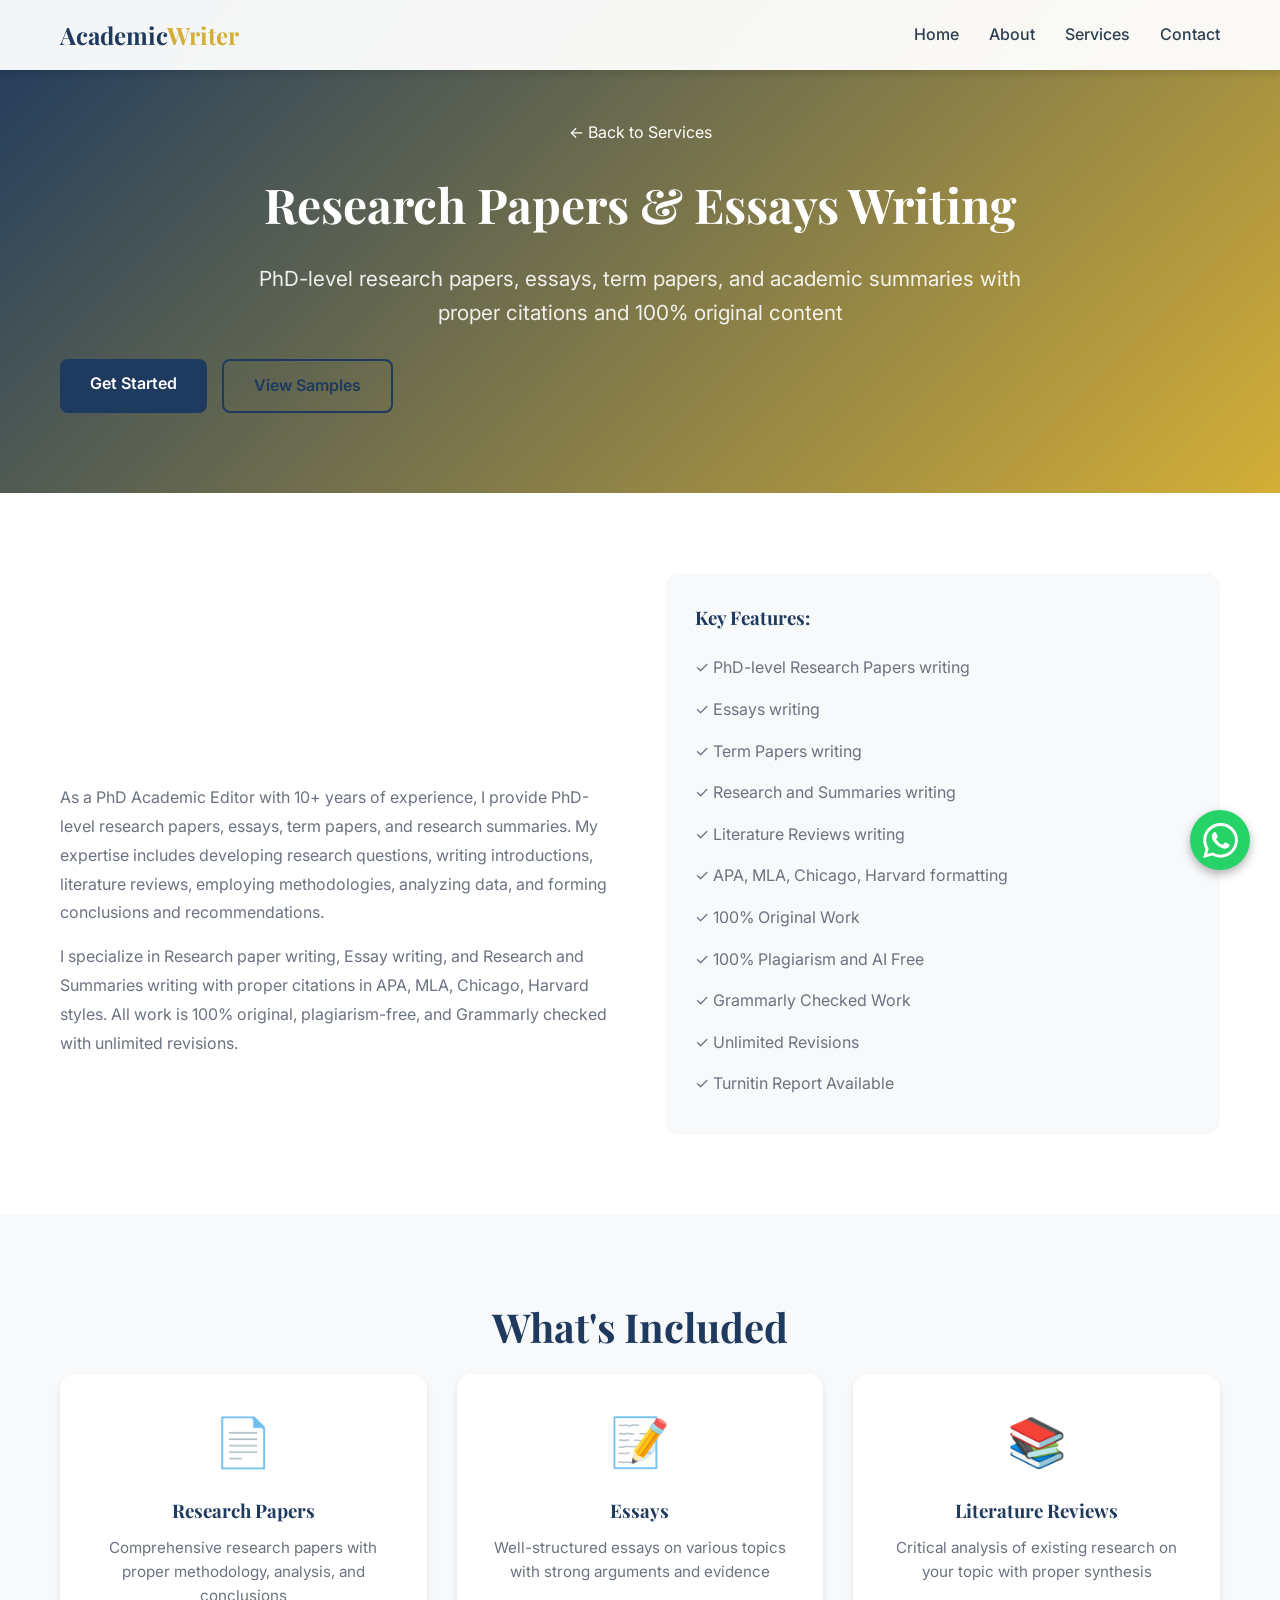
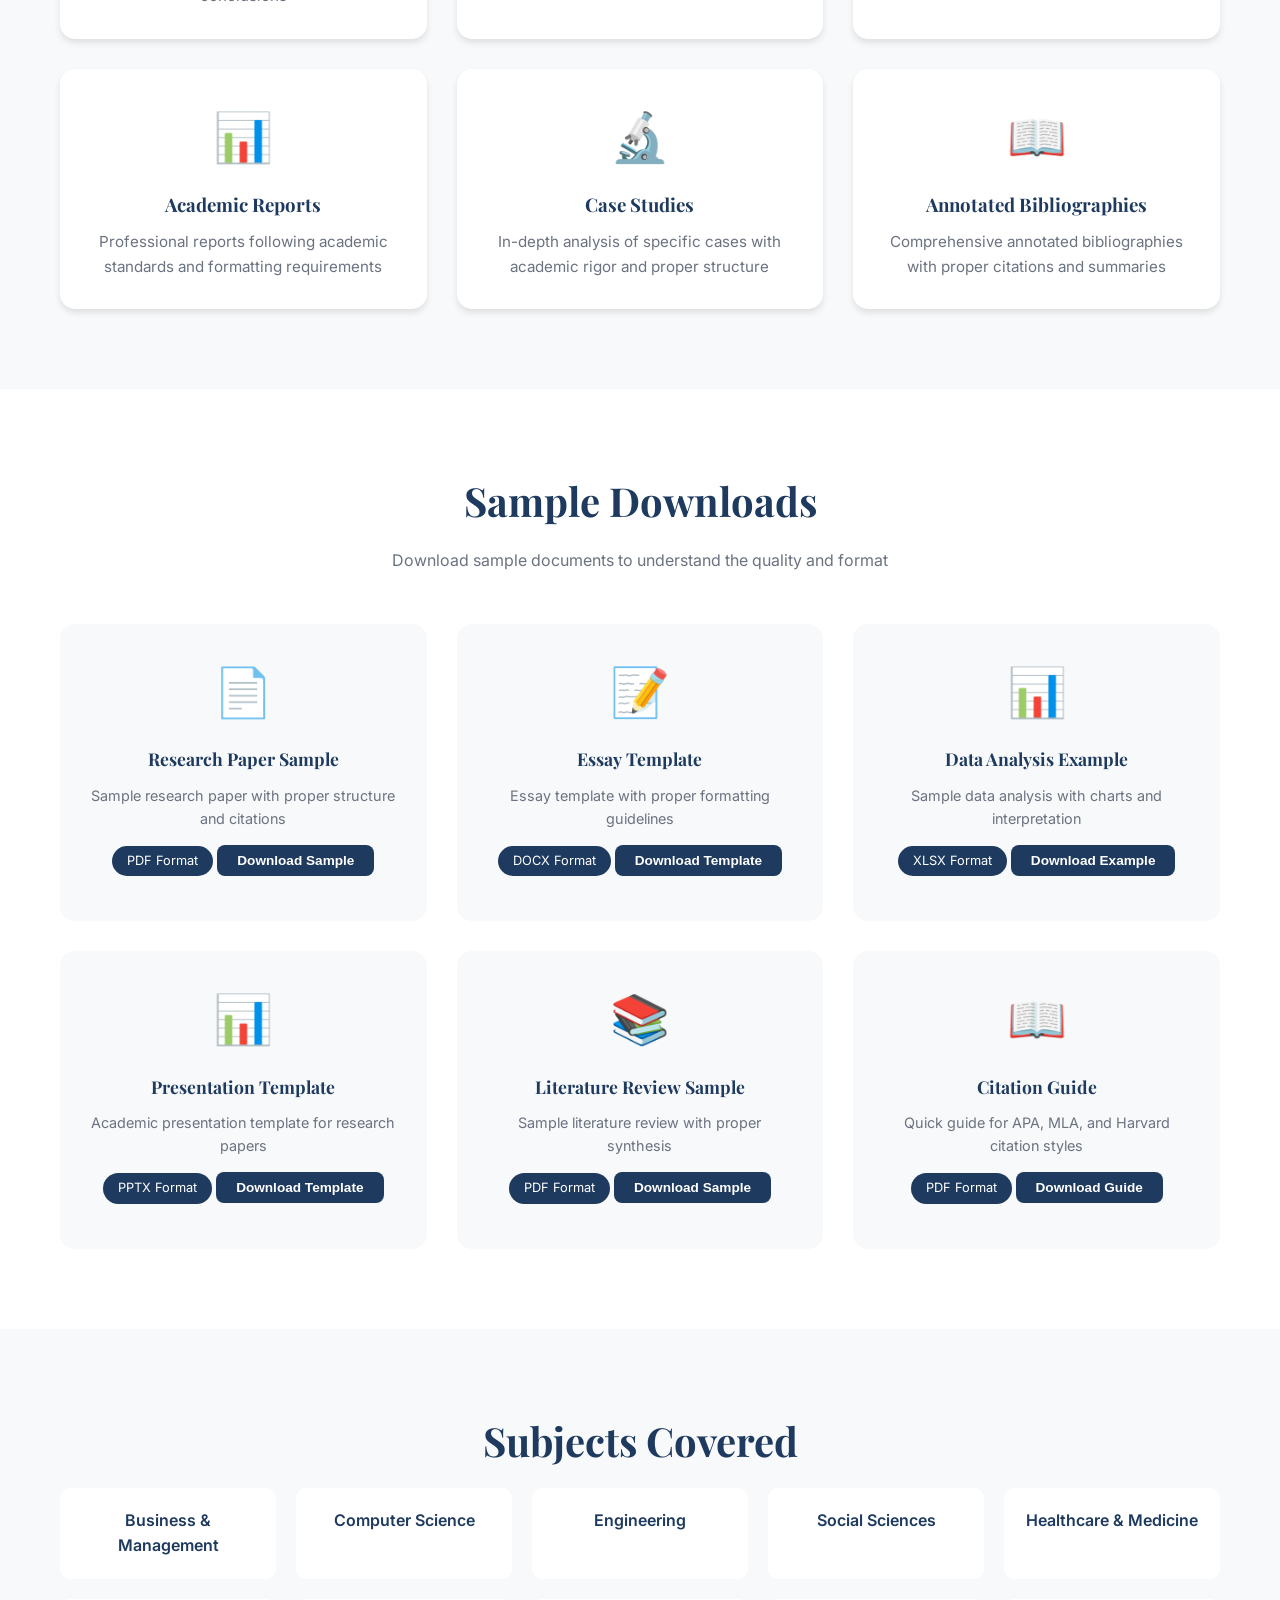
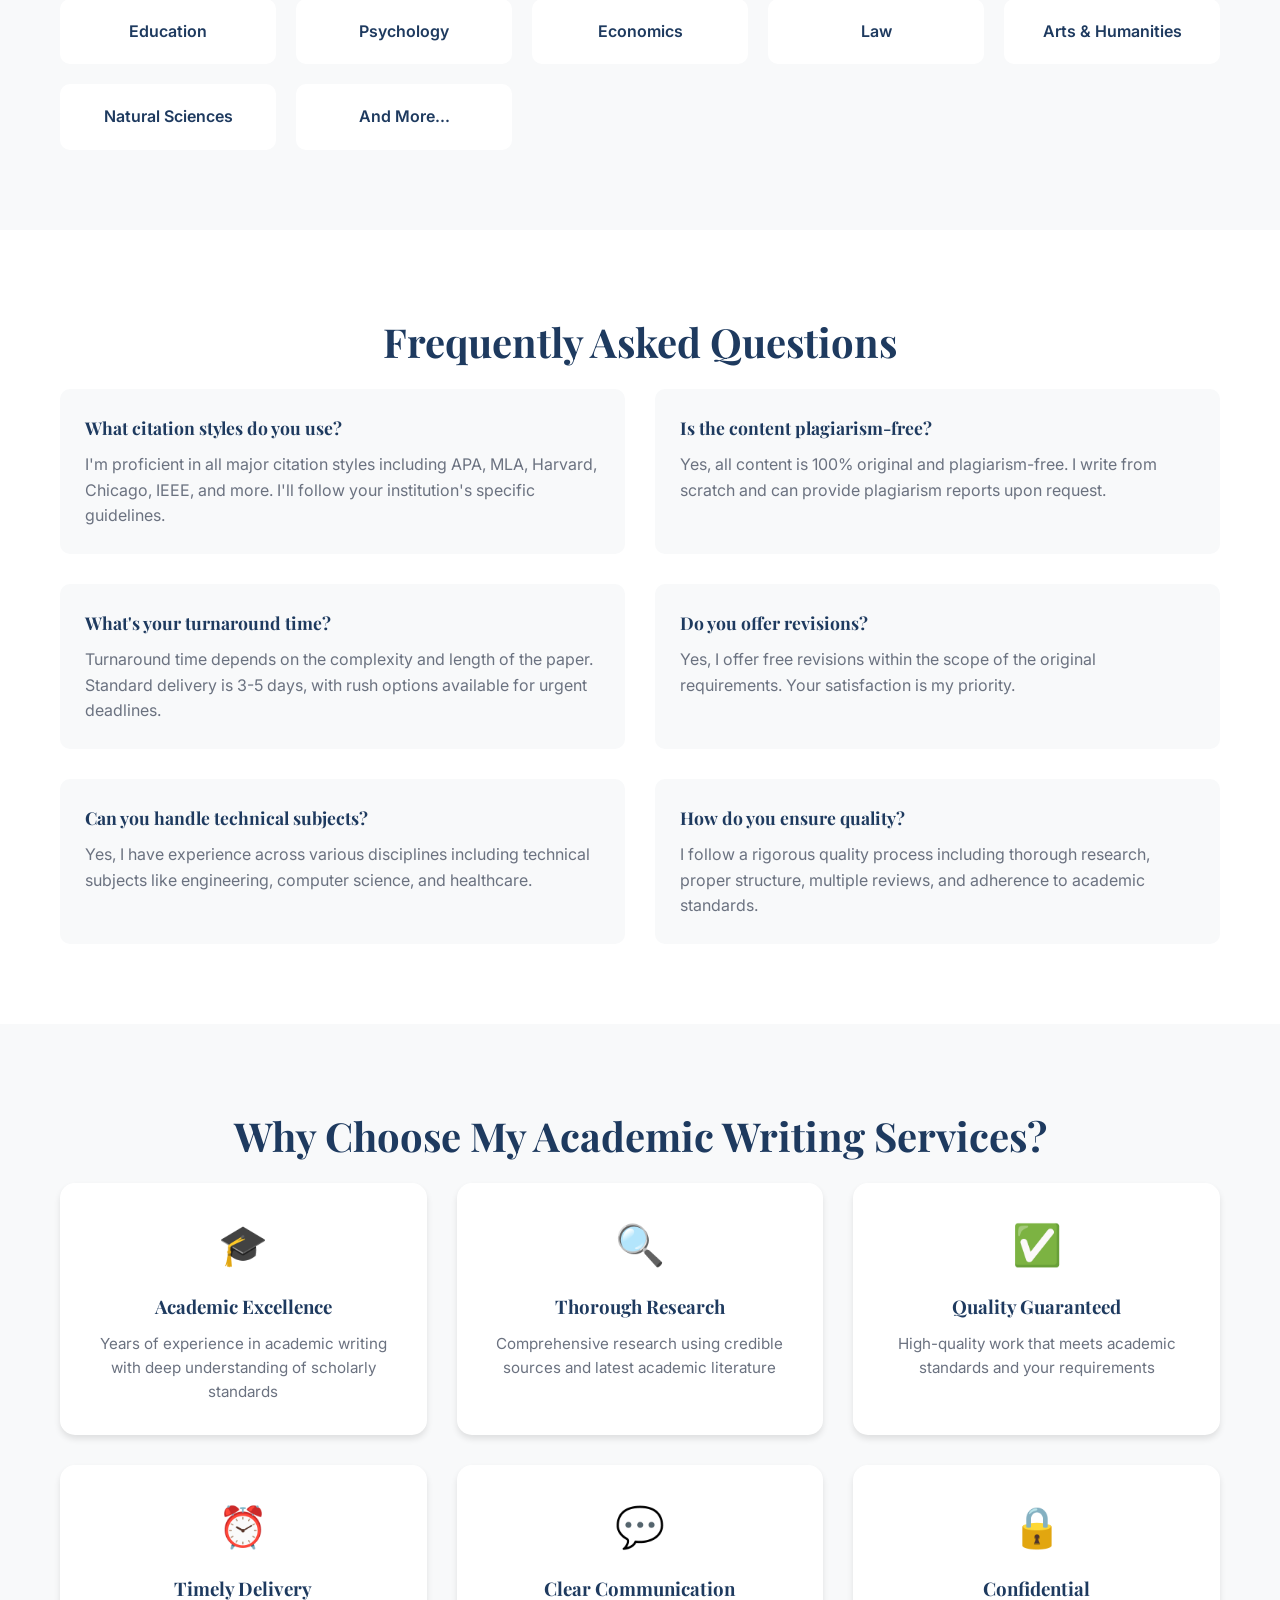
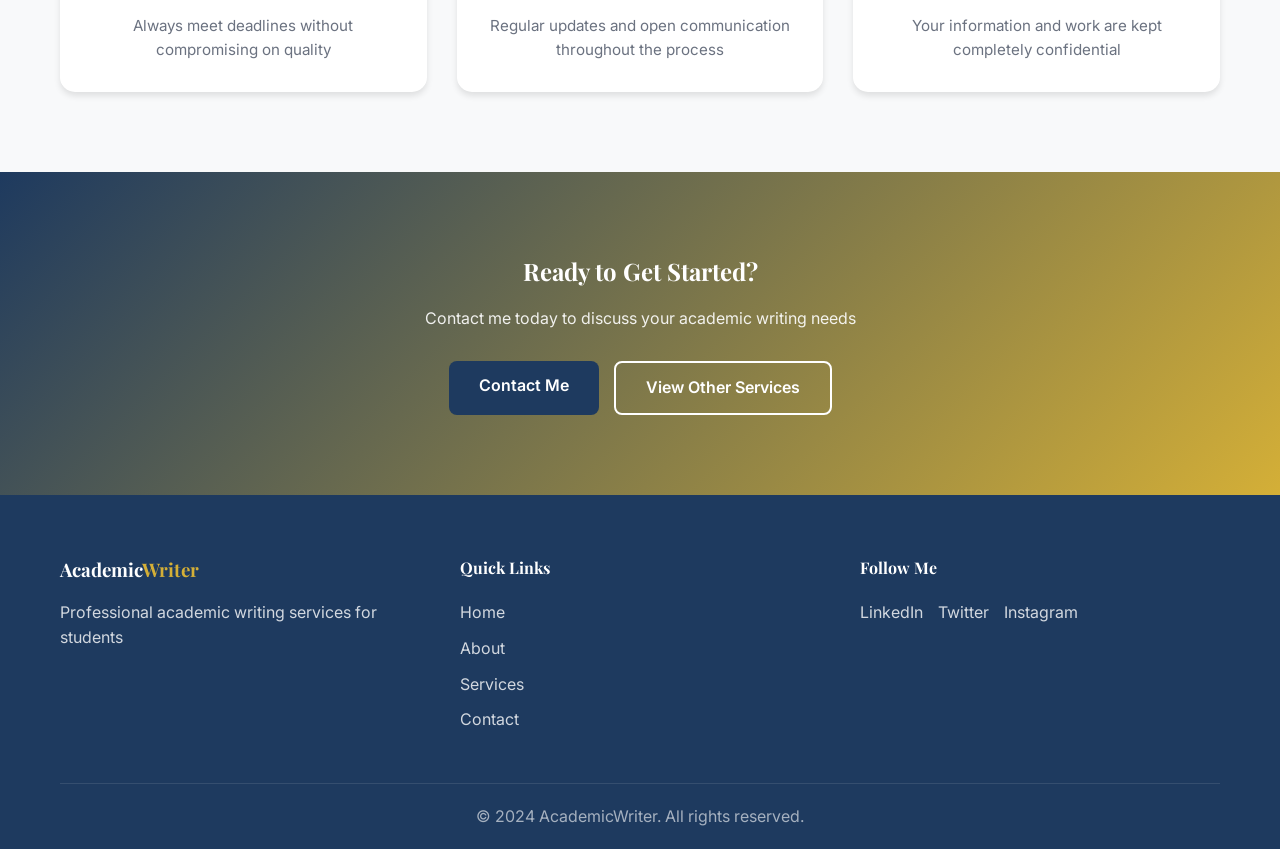
==== commit 57971694: "now we have finelized the UI" ====
--- a/academic-writing.html
+++ b/academic-writing.html
@@ -20,7 +20,6 @@
                 <li class="nav-item"><a href="index.html" class="nav-link">Home</a></li>
                 <li class="nav-item"><a href="index.html#about" class="nav-link">About</a></li>
                 <li class="nav-item"><a href="index.html#services" class="nav-link">Services</a></li>
-                <li class="nav-item"><a href="index.html#portfolio" class="nav-link">Portfolio</a></li>
                 <li class="nav-item"><a href="index.html#contact" class="nav-link">Contact</a></li>
             </ul>
             <div class="hamburger" id="hamburger">
@@ -36,8 +35,8 @@
         <div class="container">
             <div class="service-hero-content">
                 <a href="index.html#services" class="back-link">← Back to Services</a>
-                <h1 class="service-hero-title fade-in">Academic Writing Services</h1>
-                <p class="service-hero-subtitle fade-in-delay">Professional research papers, essays, literature reviews, and academic reports with proper citations and formatting</p>
+                <h1 class="service-hero-title fade-in">Research Papers & Essays Writing</h1>
+                <p class="service-hero-subtitle fade-in-delay">PhD-level research papers, essays, term papers, and academic summaries with proper citations and 100% original content</p>
                 <div class="hero-buttons fade-in-delay-2">
                     <a href="#contact" class="btn btn-primary">Get Started</a>
                     <a href="#samples" class="btn btn-secondary">View Samples</a>
@@ -51,19 +50,24 @@
         <div class="container">
             <div class="overview-content">
                 <div class="overview-text fade-in">
-                    <h2 class="section-title">What is Academic Writing?</h2>
-                    <p>Academic writing is a formal style of writing used in universities and scholarly publications. It requires clear structure, evidence-based arguments, proper citations, and adherence to academic standards. I provide comprehensive academic writing services tailored to your specific requirements and academic level.</p>
-                    <p>Whether you need a research paper, essay, literature review, or any other academic document, I ensure high-quality work that meets your institution's guidelines and deadlines.</p>
+                    <h2 class="section-title">Research Papers & Essays Writing</h2>
+                    <p>As a PhD Academic Editor with 10+ years of experience, I provide PhD-level research papers, essays, term papers, and research summaries. My expertise includes developing research questions, writing introductions, literature reviews, employing methodologies, analyzing data, and forming conclusions and recommendations.</p>
+                    <p>I specialize in Research paper writing, Essay writing, and Research and Summaries writing with proper citations in APA, MLA, Chicago, Harvard styles. All work is 100% original, plagiarism-free, and Grammarly checked with unlimited revisions.</p>
                 </div>
                 <div class="overview-features fade-in-delay">
                     <h3>Key Features:</h3>
                     <ul>
-                        <li>✓ Original and plagiarism-free content</li>
-                        <li>✓ Proper citation styles (APA, MLA, Harvard, Chicago)</li>
-                        <li>✓ Thorough research and evidence-based writing</li>
-                        <li>✓ Academic structure and formatting</li>
-                        <li>✓ Timely delivery</li>
-                        <li>✓ Unlimited revisions</li>
+                        <li>✓ PhD-level Research Papers writing</li>
+                        <li>✓ Essays writing</li>
+                        <li>✓ Term Papers writing</li>
+                        <li>✓ Research and Summaries writing</li>
+                        <li>✓ Literature Reviews writing</li>
+                        <li>✓ APA, MLA, Chicago, Harvard formatting</li>
+                        <li>✓ 100% Original Work</li>
+                        <li>✓ 100% Plagiarism and AI Free</li>
+                        <li>✓ Grammarly Checked Work</li>
+                        <li>✓ Unlimited Revisions</li>
+                        <li>✓ Turnitin Report Available</li>
                     </ul>
                 </div>
             </div>
@@ -104,96 +108,6 @@
                     <div class="included-icon">📖</div>
                     <h3>Annotated Bibliographies</h3>
                     <p>Comprehensive annotated bibliographies with proper citations and summaries</p>
-                </div>
-            </div>
-        </div>
-    </section>
-
-    <!-- Process Section -->
-    <section class="service-process">
-        <div class="container">
-            <h2 class="section-title fade-in">How It Works</h2>
-            <div class="process-timeline">
-                <div class="process-step fade-in">
-                    <div class="step-number">1</div>
-                    <div class="step-content">
-                        <h3>Requirement Analysis</h3>
-                        <p>Share your topic, requirements, word count, and deadline</p>
-                    </div>
-                </div>
-                <div class="process-step fade-in-delay">
-                    <div class="step-number">2</div>
-                    <div class="step-content">
-                        <h3>Research & Planning</h3>
-                        <p>Thorough research and outline creation based on your requirements</p>
-                    </div>
-                </div>
-                <div class="process-step fade-in-delay-2">
-                    <div class="step-number">3</div>
-                    <div class="step-content">
-                        <h3>Drafting</h3>
-                        <p>Writing your academic paper with proper structure and citations</p>
-                    </div>
-                </div>
-                <div class="process-step fade-in">
-                    <div class="step-number">4</div>
-                    <div class="step-content">
-                        <h3>Review & Revision</h3>
-                        <p>Quality check and revisions based on your feedback</p>
-                    </div>
-                </div>
-                <div class="process-step fade-in-delay">
-                    <div class="step-number">5</div>
-                    <div class="step-content">
-                        <h3>Final Delivery</h3>
-                        <p>Receive your completed academic paper on time</p>
-                    </div>
-                </div>
-            </div>
-        </div>
-    </section>
-
-    <!-- Pricing Section -->
-    <section class="service-pricing">
-        <div class="container">
-            <h2 class="section-title fade-in">Pricing Packages</h2>
-            <div class="pricing-grid">
-                <div class="pricing-card fade-in">
-                    <h3>Basic</h3>
-                    <div class="price">Starting from $50</div>
-                    <ul>
-                        <li>Up to 1500 words</li>
-                        <li>Basic research</li>
-                        <li>Standard formatting</li>
-                        <li>1 revision</li>
-                        <li>5-day delivery</li>
-                    </ul>
-                    <a href="#contact" class="btn btn-secondary">Choose Basic</a>
-                </div>
-                <div class="pricing-card featured fade-in-delay">
-                    <div class="popular-badge">Most Popular</div>
-                    <h3>Standard</h3>
-                    <div class="price">Starting from $100</div>
-                    <ul>
-                        <li>Up to 3000 words</li>
-                        <li>Comprehensive research</li>
-                        <li>Advanced formatting</li>
-                        <li>3 revisions</li>
-                        <li>3-day delivery</li>
-                    </ul>
-                    <a href="#contact" class="btn btn-primary">Choose Standard</a>
-                </div>
-                <div class="pricing-card fade-in-delay-2">
-                    <h3>Premium</h3>
-                    <div class="price">Starting from $200</div>
-                    <ul>
-                        <li>Up to 5000+ words</li>
-                        <li>Extensive research</li>
-                        <li>Premium formatting</li>
-                        <li>Unlimited revisions</li>
-                        <li>24-hour delivery</li>
-                    </ul>
-                    <a href="#contact" class="btn btn-secondary">Choose Premium</a>
                 </div>
             </div>
         </div>
--- a/styles.css
+++ b/styles.css
@@ -411,67 +411,6 @@
     display: inline-block;
 }
 
-/* Portfolio Section */
-.portfolio {
-    background: var(--white);
-}
-
-.portfolio-grid {
-    display: grid;
-    grid-template-columns: repeat(auto-fit, minmax(350px, 1fr));
-    gap: 30px;
-}
-
-.portfolio-item {
-    background: var(--white);
-    border-radius: 15px;
-    overflow: hidden;
-    box-shadow: var(--shadow);
-    transition: var(--transition);
-    opacity: 0;
-    transform: translateY(30px);
-}
-
-.portfolio-item:hover {
-    transform: translateY(-10px);
-    box-shadow: var(--shadow-lg);
-}
-
-.portfolio-image {
-    height: 200px;
-    background: linear-gradient(135deg, var(--primary-color), var(--secondary-color));
-    display: flex;
-    justify-content: center;
-    align-items: center;
-}
-
-.portfolio-placeholder {
-    font-size: 4rem;
-}
-
-.portfolio-content {
-    padding: 25px;
-}
-
-.portfolio-title {
-    font-size: 1.3rem;
-    margin-bottom: 10px;
-    color: var(--primary-color);
-}
-
-.portfolio-category {
-    color: var(--secondary-color);
-    font-weight: 600;
-    margin-bottom: 10px;
-    font-size: 0.9rem;
-}
-
-.portfolio-description {
-    color: var(--dark-gray);
-    font-size: 0.95rem;
-    line-height: 1.6;
-}
-
 /* Testimonials Section */
 .testimonials {
     background: var(--light-gray);
@@ -536,49 +475,6 @@
 .author-title {
     font-size: 0.85rem;
     color: var(--dark-gray);
-}
-
-/* Process Section */
-.process {
-    background: var(--white);
-}
-
-.process-steps {
-    display: grid;
-    grid-template-columns: repeat(auto-fit, minmax(200px, 1fr));
-    gap: 30px;
-}
-
-.process-step {
-    text-align: center;
-    padding: 30px 20px;
-    opacity: 0;
-    transform: translateY(30px);
-}
-
-.step-number {
-    width: 60px;
-    height: 60px;
-    background: linear-gradient(135deg, var(--primary-color), var(--secondary-color));
-    color: var(--white);
-    border-radius: 50%;
-    display: flex;
-    justify-content: center;
-    align-items: center;
-    font-size: 1.5rem;
-    font-weight: bold;
-    margin: 0 auto 20px;
-}
-
-.step-title {
-    font-size: 1.2rem;
-    margin-bottom: 10px;
-    color: var(--primary-color);
-}
-
-.step-description {
-    color: var(--dark-gray);
-    font-size: 0.9rem;
 }
 
 /* Contact Section */
@@ -807,12 +703,12 @@
         transform: rotate(-45deg) translate(7px, -6px);
     }
 
-    .portfolio-grid {
-        grid-template-columns: 1fr;
-    }
-
     .about-stats {
         grid-template-columns: 1fr;
+    }
+
+    .about-photo {
+        max-width: 100%;
     }
 }
 
@@ -839,8 +735,7 @@
     }
 
     .services-grid,
-    .testimonials-grid,
-    .process-steps {
+    .testimonials-grid {
         grid-template-columns: 1fr;
     }
 
@@ -976,115 +871,6 @@
     font-size: 0.95rem;
 }
 
-.service-process {
-    padding: 80px 0;
-    background: var(--white);
-}
-
-.process-timeline {
-    display: flex;
-    flex-direction: column;
-    gap: 30px;
-    max-width: 800px;
-    margin: 0 auto;
-}
-
-.step-number {
-    width: 60px;
-    height: 60px;
-    background: linear-gradient(135deg, var(--primary-color), var(--secondary-color));
-    color: var(--white);
-    border-radius: 50%;
-    display: flex;
-    justify-content: center;
-    align-items: center;
-    font-size: 1.5rem;
-    font-weight: bold;
-    flex-shrink: 0;
-}
-
-.step-content h3 {
-    color: var(--primary-color);
-    margin-bottom: 5px;
-}
-
-.step-content p {
-    color: var(--dark-gray);
-}
-
-.service-pricing {
-    padding: 80px 0;
-    background: var(--light-gray);
-}
-
-.pricing-grid {
-    display: grid;
-    grid-template-columns: repeat(auto-fit, minmax(300px, 1fr));
-    gap: 30px;
-}
-
-.pricing-card {
-    background: var(--white);
-    padding: 40px 30px;
-    border-radius: 15px;
-    box-shadow: var(--shadow);
-    text-align: center;
-    transition: var(--transition);
-    position: relative;
-    opacity: 0;
-    transform: translateY(30px);
-}
-
-.pricing-card:hover {
-    transform: translateY(-10px);
-    box-shadow: var(--shadow-lg);
-}
-
-.pricing-card.featured {
-    border: 3px solid var(--secondary-color);
-}
-
-.popular-badge {
-    position: absolute;
-    top: -15px;
-    left: 50%;
-    transform: translateX(-50%);
-    background: var(--secondary-color);
-    color: var(--white);
-    padding: 5px 20px;
-    border-radius: 20px;
-    font-size: 0.85rem;
-    font-weight: 600;
-}
-
-.pricing-card h3 {
-    color: var(--primary-color);
-    margin-bottom: 15px;
-}
-
-.price {
-    font-size: 2rem;
-    color: var(--secondary-color);
-    font-weight: bold;
-    margin-bottom: 25px;
-}
-
-.pricing-card ul {
-    list-style: none;
-    margin-bottom: 25px;
-    text-align: left;
-}
-
-.pricing-card li {
-    padding: 8px 0;
-    color: var(--dark-gray);
-    border-bottom: 1px solid #eee;
-}
-
-.pricing-card li:last-child {
-    border-bottom: none;
-}
-
 .sample-downloads {
     padding: 80px 0;
     background: var(--white);
@@ -1306,11 +1092,6 @@
 
     .service-hero-subtitle {
         font-size: 1rem;
-    }
-
-    .process-step {
-        flex-direction: column;
-        text-align: center;
     }
 
     .subjects-grid {
